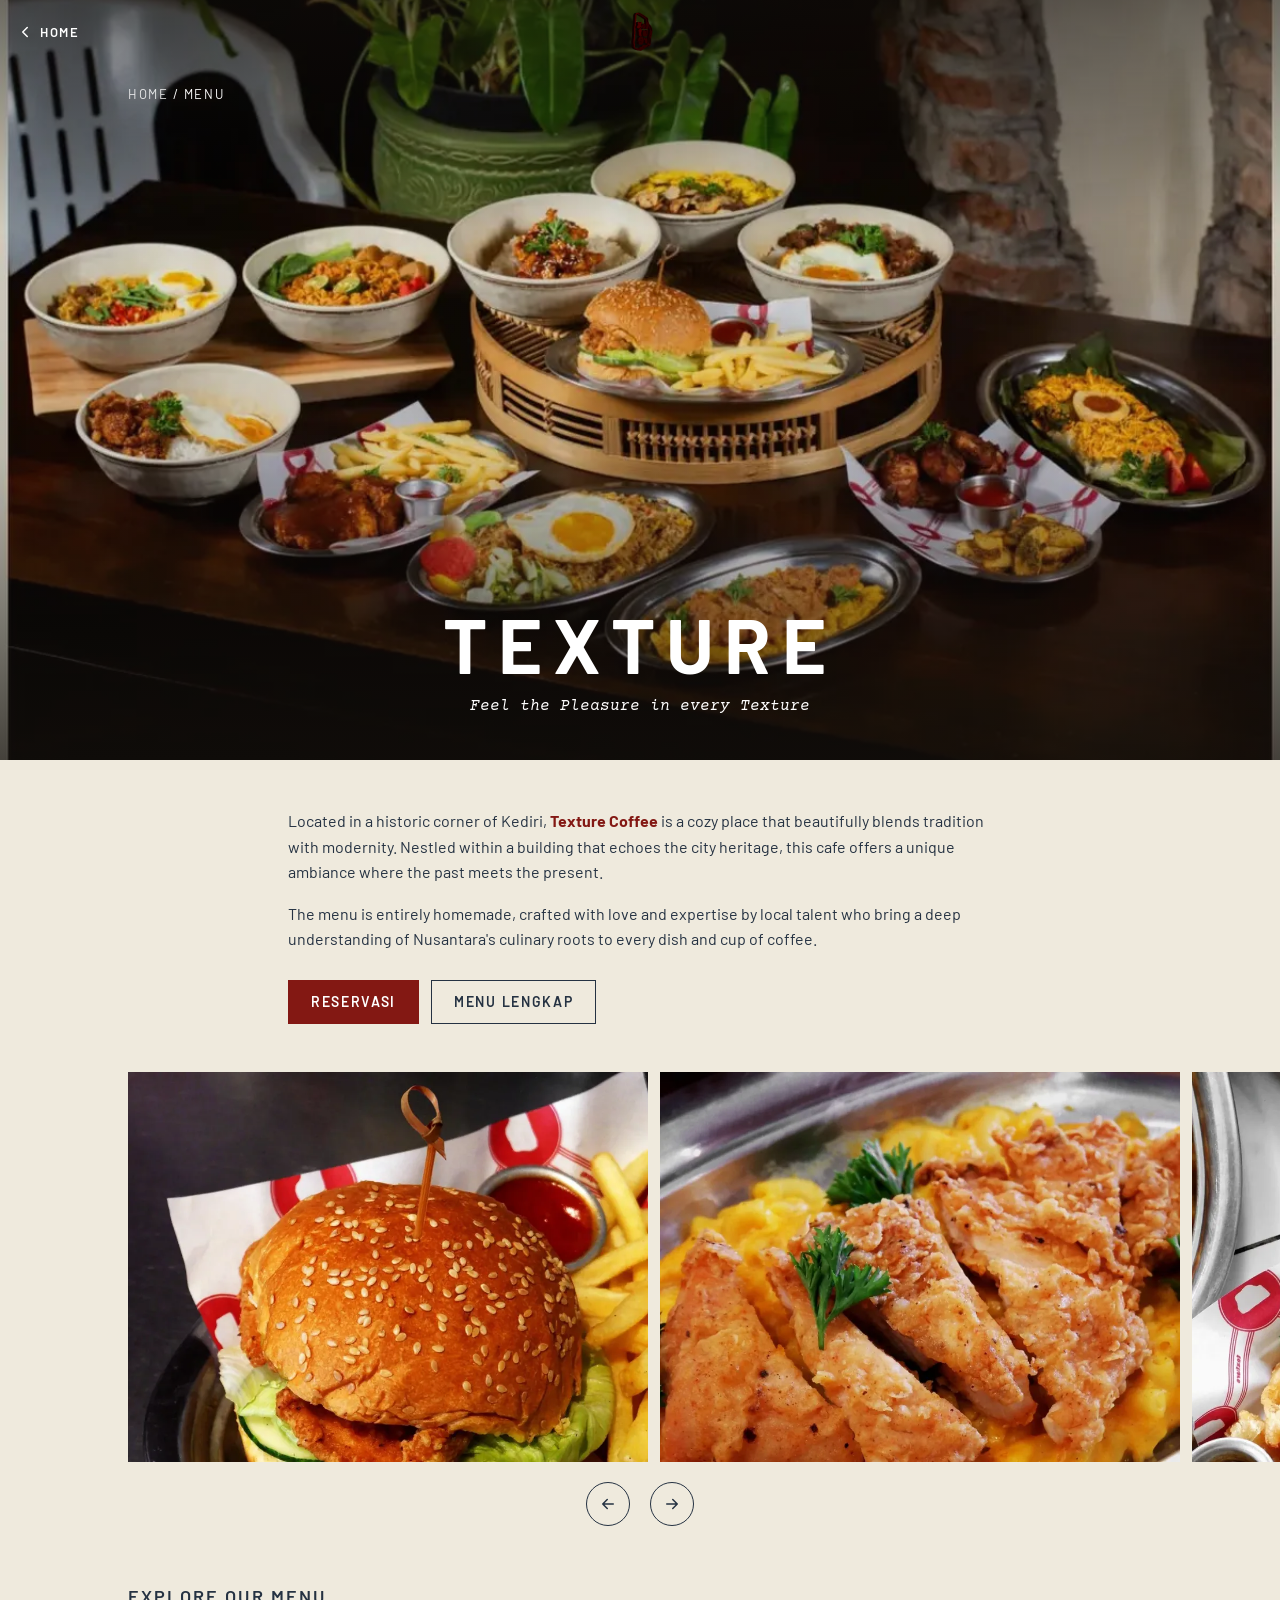
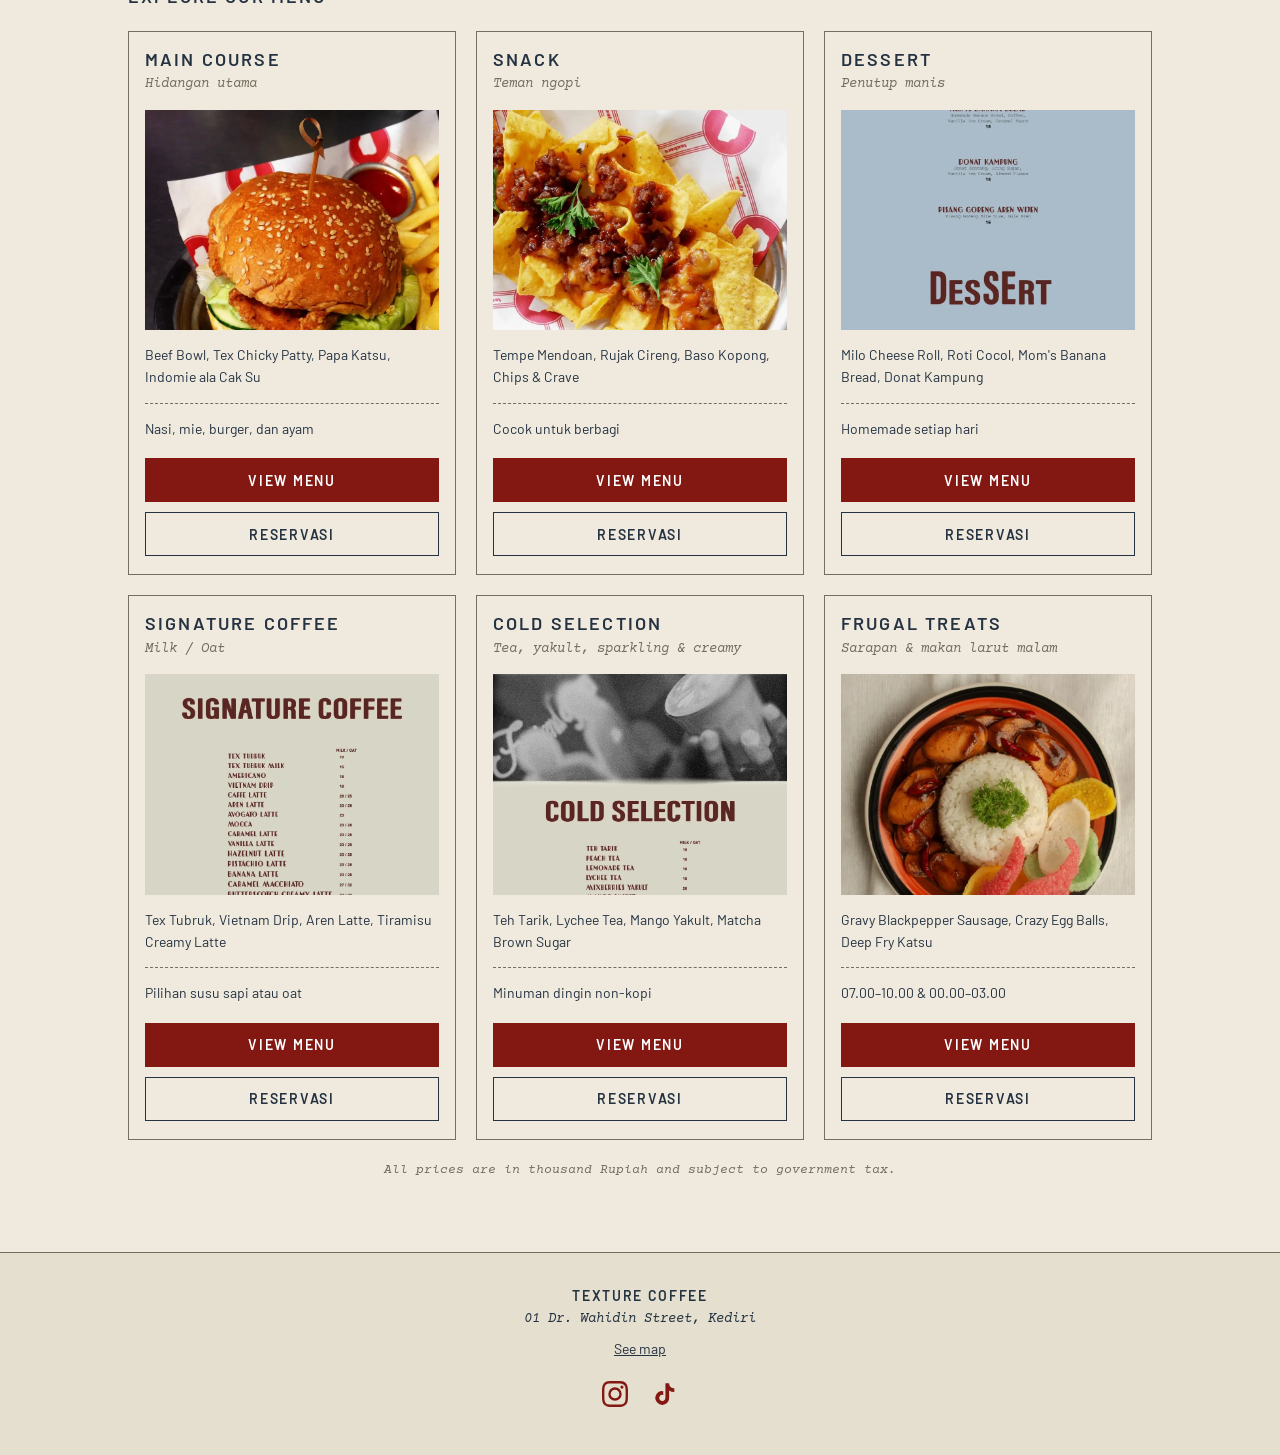
==== menu/index.html @ 048384d9 "Add menu page with category cards, bump to 1.3.0 Co-Authored-By: Claude Opus 5.5 <noreply@anthropic." ====
<!doctype html>
<html lang="id">
<head>
<meta charset="utf-8">
<meta name="viewport" content="width=device-width, initial-scale=1">
<title>Menu — texture coffee</title>
<meta name="description" content="Menu texture coffee, Kediri: main course, snack, dessert, cold selection, signature coffee, dan Frugal Treats.">
<meta name="theme-color" content="#e5dfcf">
<link rel="icon" href="../assets/logo.gif">
<link rel="preconnect" href="https://fonts.googleapis.com">
<link rel="preconnect" href="https://fonts.gstatic.com" crossorigin>
<link href="https://fonts.googleapis.com/css2?family=Barlow:wght@400;500;600;700&family=Courier+Prime:ital,wght@0,400;1,400&display=swap" rel="stylesheet">
<style>
  :root {
    --page: #c9c4b6;
    --card: #e5dfcf;
    --paper: #efeadd;
    --edge: #736e60;
    --maroon: #831813;
    --ink: #253242;
  }
  * { box-sizing: border-box; margin: 0; padding: 0; }
  html { scroll-behavior: smooth; }
  body {
    background: var(--paper);
    color: var(--ink);
    font: 400 16px/1.6 Barlow, sans-serif;
    -webkit-font-smoothing: antialiased;
  }
  a { color: inherit; text-decoration: none; }
  img { display: block; max-width: 100%; }
  .wrap { width: 100%; max-width: 1080px; margin: 0 auto; padding: 0 16px; }
  @media (min-width: 640px) { .wrap { padding: 0 28px; } }

  .caps { text-transform: uppercase; letter-spacing: .12em; }
  .serif { font-family: "Courier Prime", monospace; font-style: italic; }

  /* Header */
  .top {
    position: fixed; inset: 0 0 auto; z-index: 10; height: 64px;
    display: grid; grid-template-columns: 1fr auto 1fr; align-items: center;
    padding: 0 16px; color: #fff;
    transition: background .25s, color .25s, box-shadow .25s;
  }
  .top.solid { background: var(--paper); color: var(--ink); box-shadow: 0 1px 0 var(--edge); }
  .top .back { display: inline-flex; align-items: center; gap: 6px; font-size: 13px; font-weight: 600; justify-self: start; }
  .top .logo { width: 40px; height: 40px; border-radius: 50%; object-fit: cover; }

  /* Hero */
  .hero { position: relative; height: min(88vh, 760px); min-height: 460px; overflow: hidden; background: #2a241c; }
  .hero img { width: 100%; height: 100%; object-fit: cover; }
  .hero::after {
    content: ""; position: absolute; inset: 0;
    background: linear-gradient(to bottom, rgba(20,16,12,.55) 0, rgba(20,16,12,.05) 30%, rgba(20,16,12,.15) 60%, rgba(20,16,12,.75) 100%);
  }
  .crumb { position: absolute; top: 84px; left: 0; right: 0; z-index: 1; color: #fff; font-size: 13px; }
  .crumb a { opacity: .85; }
  .hero-title { position: absolute; left: 0; right: 0; bottom: 40px; z-index: 1; text-align: center; color: #fff; }
  .hero-title h1 { font-size: clamp(40px, 9vw, 76px); font-weight: 700; line-height: 1; letter-spacing: .14em; }
  .hero-title p { margin-top: 12px; font-size: 16px; }

  /* Intro */
  .intro { padding-top: 48px; padding-bottom: 8px; max-width: 760px; }
  .intro p + p { margin-top: 16px; }
  .intro strong { color: var(--maroon); }
  .actions { display: flex; flex-wrap: wrap; gap: 12px; margin-top: 28px; }

  .btn {
    display: inline-flex; align-items: center; justify-content: center; gap: 8px;
    min-height: 44px; padding: 10px 22px; border: 1.5px solid var(--ink);
    font: 600 14px Barlow, sans-serif; text-transform: uppercase; letter-spacing: .12em;
    cursor: pointer; background: transparent; color: var(--ink);
    transition: background .15s, color .15s;
  }
  .btn.solid { background: var(--maroon); border-color: var(--maroon); color: #fff; }
  .btn:hover { background: var(--ink); border-color: var(--ink); color: #fff; }
  .btn.block { width: 100%; }

  /* Gallery */
  .gallery { padding: 40px 0 0; }
  .strip {
    display: flex; gap: 12px; overflow-x: auto; scroll-snap-type: x mandatory;
    scrollbar-width: none; -webkit-overflow-scrolling: touch;
    padding: 0 16px; scroll-padding: 0 16px;
  }
  .strip::-webkit-scrollbar { display: none; }
  .strip img {
    flex: 0 0 auto; width: min(82vw, 520px); aspect-ratio: 4 / 3; object-fit: cover;
    scroll-snap-align: start; background: var(--card);
  }
  @media (min-width: 1080px) { .strip { padding: 0 calc((100vw - 1080px) / 2 + 28px); scroll-padding: 0 calc((100vw - 1080px) / 2 + 28px); } }
  .arrows { display: flex; justify-content: center; gap: 20px; margin-top: 20px; }
  .arrow {
    width: 44px; height: 44px; border-radius: 50%; border: 1.5px solid var(--ink);
    background: transparent; color: var(--ink); cursor: pointer; display: grid; place-items: center;
    transition: background .15s, color .15s;
  }
  .arrow:hover { background: var(--ink); color: #fff; }

  /* Menu cards */
  .menus { padding-top: 56px; padding-bottom: 24px; }
  .menus h2 { font-size: 18px; font-weight: 600; margin-bottom: 20px; }
  .grid { display: grid; gap: 20px; grid-template-columns: repeat(auto-fill, minmax(300px, 1fr)); }
  .item { border: 1px solid var(--edge); background: var(--paper); padding: 16px 16px 18px; display: flex; flex-direction: column; }
  .item h3 { font-size: 18px; font-weight: 600; line-height: 1.3; }
  .item .sub { font-size: 14px; color: var(--edge); margin: 2px 0 14px; }
  .item img { width: 100%; aspect-ratio: 4 / 3; object-fit: cover; background: var(--card); }
  .item .row { display: flex; align-items: baseline; justify-content: space-between; gap: 12px; margin-top: 14px; font-size: 14px; }
  .item .row .link { font-weight: 600; font-size: 13px; text-transform: uppercase; letter-spacing: .1em; text-decoration: underline; text-underline-offset: 3px; white-space: nowrap; background: none; border: 0; cursor: pointer; color: inherit; }
  .item hr { border: 0; border-top: 1px dashed var(--edge); margin: 14px 0; }
  .item .hours { font-size: 14px; }
  .item .btns { display: grid; gap: 10px; margin-top: auto; padding-top: 18px; }
  .note { margin-top: 20px; font-size: 13px; color: var(--edge); text-align: center; }

  /* Footer */
  footer { margin-top: 48px; padding: 32px 0 40px; background: var(--card); border-top: 1px solid var(--edge); text-align: center; font-size: 14px; }
  footer .socials { display: flex; justify-content: center; gap: 8px; margin-top: 12px; }
  footer .socials a { color: var(--maroon); padding: 8px; display: grid; }

  /* Viewer halaman PDF */
  .viewer {
    border: 0; padding: 0; margin: auto;
    width: min(640px, 100vw); height: min(100dvh, 920px); max-width: 100vw; max-height: 100dvh;
    background: var(--paper); color: var(--ink);
    display: flex; flex-direction: column;
  }
  .viewer:not([open]) { display: none; }
  @media (min-width: 640px) { .viewer { height: calc(100dvh - 48px); } }
  .viewer::backdrop { background: rgba(40, 36, 28, .6); }
  .viewer-bar { display: flex; align-items: center; gap: 12px; padding: 12px 12px 12px 20px; border-bottom: 1px solid var(--edge); }
  .viewer-bar h3 { flex: 1; font-size: 15px; font-weight: 600; text-transform: uppercase; letter-spacing: .12em; }
  .viewer-close { width: 40px; height: 40px; border-radius: 50%; border: 1.5px solid var(--ink); background: transparent; color: var(--ink); cursor: pointer; font-size: 20px; line-height: 1; }
  .viewer-body { flex: 1; overflow-y: auto; -webkit-overflow-scrolling: touch; overscroll-behavior: contain; background: #d8d5c6; display: flex; flex-direction: column; gap: 6px; }
  .viewer-body img { width: 100%; height: auto; aspect-ratio: 1200 / 1698; background: #d8d5c6; }
  body.locked { overflow: hidden; }
</style>
</head>
<body>

<header class="top" id="top">
  <a class="back" href="../" aria-label="Kembali ke beranda">
    <svg width="18" height="18" viewBox="0 0 24 24" fill="none" stroke="currentColor" stroke-width="2" stroke-linecap="round" stroke-linejoin="round"><path d="M15 18l-6-6 6-6"/></svg>
    <span class="caps">Home</span>
  </a>
  <a href="../"><img class="logo" src="../assets/logo.gif" alt="texture coffee"></a>
  <span></span>
</header>

<section class="hero">
  <img src="../assets/cards/hero.webp" alt="Aneka hidangan texture coffee di atas meja">
  <div class="crumb"><div class="wrap caps"><a href="../">Home</a> / Menu</div></div>
  <div class="hero-title">
    <h1>TEXTURE</h1>
    <p class="serif">Feel the Pleasure in every Texture</p>
  </div>
</section>

<main>
  <section class="wrap intro">
    <p>Located in a historic corner of Kediri, <strong>Texture Coffee</strong> is a cozy place that beautifully blends tradition with modernity. Nestled within a building that echoes the city heritage, this cafe offers a unique ambiance where the past meets the present.</p>
    <p>The menu is entirely homemade, crafted with love and expertise by local talent who bring a deep understanding of Nusantara's culinary roots to every dish and cup of coffee.</p>
    <div class="actions">
      <a class="btn solid" href="https://wa.me/6282144380001" target="_blank" rel="noopener">Reservasi</a>
      <button class="btn" type="button" data-title="Menu lengkap" data-pages="menu:1-13">Menu lengkap</button>
    </div>
  </section>

  <section class="gallery" aria-label="Foto hidangan">
    <div class="strip" id="strip">
      <img src="../assets/cards/main.webp" alt="Burger ayam dengan kentang goreng" loading="lazy">
      <img src="../assets/cards/katsu.webp" alt="Chicken katsu di atas mac and cheese" loading="lazy">
      <img src="../assets/cards/snack2.webp" alt="Aneka gorengan dengan saus" loading="lazy">
      <img src="../assets/cards/snack.webp" alt="Nachos dengan daging cincang dan saus keju" loading="lazy">
      <img src="../assets/cards/frugal.webp" alt="Gravy Blackpepper Sausage dengan nasi dan kerupuk" loading="lazy">
    </div>
    <div class="arrows">
      <button class="arrow" type="button" data-dir="-1" aria-label="Foto sebelumnya"><svg width="18" height="18" viewBox="0 0 24 24" fill="none" stroke="currentColor" stroke-width="2" stroke-linecap="round" stroke-linejoin="round"><path d="M19 12H5M11 18l-6-6 6-6"/></svg></button>
      <button class="arrow" type="button" data-dir="1" aria-label="Foto berikutnya"><svg width="18" height="18" viewBox="0 0 24 24" fill="none" stroke="currentColor" stroke-width="2" stroke-linecap="round" stroke-linejoin="round"><path d="M5 12h14M13 6l6 6-6 6"/></svg></button>
    </div>
  </section>

  <section class="wrap menus" id="menu">
    <h2 class="caps">Explore our menu</h2>
    <div class="grid">

      <article class="item">
        <h3 class="caps">Main Course</h3>
        <p class="sub serif">Hidangan utama</p>
        <img src="../assets/cards/main.webp" alt="Burger ayam dengan kentang goreng" loading="lazy">
        <p class="row"><span>Beef Bowl, Tex Chicky Patty, Papa Katsu, Indomie ala Cak Su</span></p>
        <hr>
        <p class="hours">Nasi, mie, burger, dan ayam</p>
        <div class="btns">
          <button class="btn solid block" type="button" data-title="Main Course" data-pages="menu:6,3,4,5">View menu</button>
          <a class="btn block" href="https://wa.me/6282144380001" target="_blank" rel="noopener">Reservasi</a>
        </div>
      </article>

      <article class="item">
        <h3 class="caps">Snack</h3>
        <p class="sub serif">Teman ngopi</p>
        <img src="../assets/cards/snack.webp" alt="Nachos dengan daging cincang" loading="lazy">
        <p class="row"><span>Tempe Mendoan, Rujak Cireng, Baso Kopong, Chips &amp; Crave</span></p>
        <hr>
        <p class="hours">Cocok untuk berbagi</p>
        <div class="btns">
          <button class="btn solid block" type="button" data-title="Snack" data-pages="menu:10,8,9">View menu</button>
          <a class="btn block" href="https://wa.me/6282144380001" target="_blank" rel="noopener">Reservasi</a>
        </div>
      </article>

      <article class="item">
        <h3 class="caps">Dessert</h3>
        <p class="sub serif">Penutup manis</p>
        <img src="../assets/cards/dessert.webp" alt="Halaman menu Dessert" loading="lazy">
        <p class="row"><span>Milo Cheese Roll, Roti Cocol, Mom's Banana Bread, Donat Kampung</span></p>
        <hr>
        <p class="hours">Homemade setiap hari</p>
        <div class="btns">
          <button class="btn solid block" type="button" data-title="Dessert" data-pages="menu:7">View menu</button>
          <a class="btn block" href="https://wa.me/6282144380001" target="_blank" rel="noopener">Reservasi</a>
        </div>
      </article>

      <article class="item">
        <h3 class="caps">Signature Coffee</h3>
        <p class="sub serif">Milk / Oat</p>
        <img src="../assets/cards/coffee.webp" alt="Halaman menu Signature Coffee" loading="lazy">
        <p class="row"><span>Tex Tubruk, Vietnam Drip, Aren Latte, Tiramisu Creamy Latte</span></p>
        <hr>
        <p class="hours">Pilihan susu sapi atau oat</p>
        <div class="btns">
          <button class="btn solid block" type="button" data-title="Signature Coffee" data-pages="menu:12">View menu</button>
          <a class="btn block" href="https://wa.me/6282144380001" target="_blank" rel="noopener">Reservasi</a>
        </div>
      </article>

      <article class="item">
        <h3 class="caps">Cold Selection</h3>
        <p class="sub serif">Tea, yakult, sparkling &amp; creamy</p>
        <img src="../assets/cards/cold.webp" alt="Halaman menu Cold Selection" loading="lazy">
        <p class="row"><span>Teh Tarik, Lychee Tea, Mango Yakult, Matcha Brown Sugar</span></p>
        <hr>
        <p class="hours">Minuman dingin non-kopi</p>
        <div class="btns">
          <button class="btn solid block" type="button" data-title="Cold Selection" data-pages="menu:11">View menu</button>
          <a class="btn block" href="https://wa.me/6282144380001" target="_blank" rel="noopener">Reservasi</a>
        </div>
      </article>

      <article class="item">
        <h3 class="caps">Frugal Treats</h3>
        <p class="sub serif">Sarapan &amp; makan larut malam</p>
        <img src="../assets/cards/frugal.webp" alt="Gravy Blackpepper Sausage" loading="lazy">
        <p class="row"><span>Gravy Blackpepper Sausage, Crazy Egg Balls, Deep Fry Katsu</span></p>
        <hr>
        <p class="hours">07.00–10.00 &amp; 00.00–03.00</p>
        <div class="btns">
          <button class="btn solid block" type="button" data-title="Frugal Treats" data-pages="frugal:1-4">View menu</button>
          <a class="btn block" href="https://wa.me/6282144380001" target="_blank" rel="noopener">Reservasi</a>
        </div>
      </article>

    </div>
    <p class="note serif">All prices are in thousand Rupiah and subject to government tax.</p>
  </section>
</main>

<footer>
  <div class="wrap">
    <p class="caps" style="font-weight:600">texture coffee</p>
    <p class="serif">01 Dr. Wahidin Street, Kediri</p>
    <p style="margin-top:8px"><a href="https://maps.app.goo.gl/4PXBMvExqJFBVyEt5" target="_blank" rel="noopener" style="text-decoration:underline">See map</a></p>
    <nav class="socials" aria-label="Media sosial">
      <a href="https://instagram.com/texturecoffee_" target="_blank" rel="noopener" aria-label="texture coffee Instagram">
        <svg width="26" height="26" viewBox="0 0 24 24" fill="currentColor"><path d="M12 2.2c3.2 0 3.6 0 4.8.1 3.3.1 4.8 1.7 4.9 4.9.1 1.3.1 1.6.1 4.8s0 3.6-.1 4.8c-.1 3.2-1.7 4.8-4.9 4.9-1.3.1-1.6.1-4.8.1s-3.6 0-4.8-.1c-3.3-.1-4.8-1.7-4.9-4.9C2.2 15.6 2.2 15.2 2.2 12s0-3.6.1-4.8C2.4 3.9 3.9 2.4 7.2 2.3 8.4 2.2 8.8 2.2 12 2.2zM12 0C8.7 0 8.3 0 7.1.1 2.7.3.3 2.7.1 7.1 0 8.3 0 8.7 0 12s0 3.7.1 4.9c.2 4.4 2.6 6.8 7 7 1.2.1 1.6.1 4.9.1s3.7 0 4.9-.1c4.4-.2 6.8-2.6 7-7 .1-1.2.1-1.6.1-4.9s0-3.7-.1-4.9c-.2-4.4-2.6-6.8-7-7C15.7 0 15.3 0 12 0zm0 5.8a6.2 6.2 0 1 0 0 12.4 6.2 6.2 0 0 0 0-12.4zM12 16a4 4 0 1 1 0-8 4 4 0 0 1 0 8zm6.4-11.8a1.4 1.4 0 1 0 0 2.9 1.4 1.4 0 0 0 0-2.9z"/></svg>
      </a>
      <a href="https://tiktok.com/@texturecoffee_" target="_blank" rel="noopener" aria-label="texture coffee TikTok">
        <svg width="26" height="26" viewBox="0 0 24 24" fill="currentColor"><path d="M19.6 6.7a4.8 4.8 0 0 1-3.8-4.2V2h-3.4v13.7a2.9 2.9 0 0 1-5.2 1.7 2.9 2.9 0 0 1 3.2-4.5V9.4a6.3 6.3 0 0 0-5.4 10.7 6.3 6.3 0 0 0 10.8-4.4V8.7a8.2 8.2 0 0 0 4.8 1.5V6.8c-.3 0-.7 0-1-.1z"/></svg>
      </a>
    </nav>
  </div>
</footer>

<dialog class="viewer" id="viewer" aria-labelledby="viewer-title">
  <div class="viewer-bar">
    <h3 id="viewer-title"></h3>
    <button class="viewer-close" id="viewer-close" aria-label="Tutup">×</button>
  </div>
  <div class="viewer-body" id="viewer-body"></div>
</dialog>

<script>
  // Header jadi solid setelah melewati hero
  const bar = document.getElementById('top');
  const onScroll = () => bar.classList.toggle('solid', scrollY > window.innerHeight * 0.6);
  addEventListener('scroll', onScroll, { passive: true }); onScroll();

  // Panah galeri
  const strip = document.getElementById('strip');
  document.querySelectorAll('.arrow').forEach(b => b.addEventListener('click', () => {
    const step = strip.querySelector('img').getBoundingClientRect().width + 12;
    strip.scrollBy({ left: step * +b.dataset.dir, behavior: 'smooth' });
  }));

  // "View menu": tampilkan halaman PDF (assets/<folder>/<n>.webp) di dalam halaman.
  // data-pages="menu:6,3,4" atau "frugal:1-4"
  const viewer = document.getElementById('viewer');
  const body = document.getElementById('viewer-body');
  const parsePages = s => {
    const [folder, list] = s.split(':');
    const nums = list.split(',').flatMap(p => {
      const [a, b] = p.split('-').map(Number);
      return b ? Array.from({ length: b - a + 1 }, (_, i) => a + i) : [a];
    });
    return { folder, nums };
  };
  document.querySelectorAll('[data-pages]').forEach(btn => btn.addEventListener('click', () => {
    const { folder, nums } = parsePages(btn.dataset.pages);
    const title = btn.dataset.title;
    document.getElementById('viewer-title').textContent = title;
    body.innerHTML = '';
    nums.forEach((n, i) => {
      const img = new Image();
      img.src = `../assets/${folder}/${n}.webp`;
      img.alt = `${title} halaman ${i + 1}`;
      img.loading = i < 2 ? 'eager' : 'lazy';
      img.decoding = 'async';
      body.appendChild(img);
    });
    body.scrollTop = 0;
    if (viewer.showModal) viewer.showModal(); else viewer.setAttribute('open', '');
    document.body.classList.add('locked');
  }));
  const closeViewer = () => viewer.close ? viewer.close() : viewer.removeAttribute('open');
  document.getElementById('viewer-close').addEventListener('click', closeViewer);
  viewer.addEventListener('click', e => { if (e.target === viewer) closeViewer(); });
  viewer.addEventListener('close', () => document.body.classList.remove('locked'));
</script>
</body>
</html>
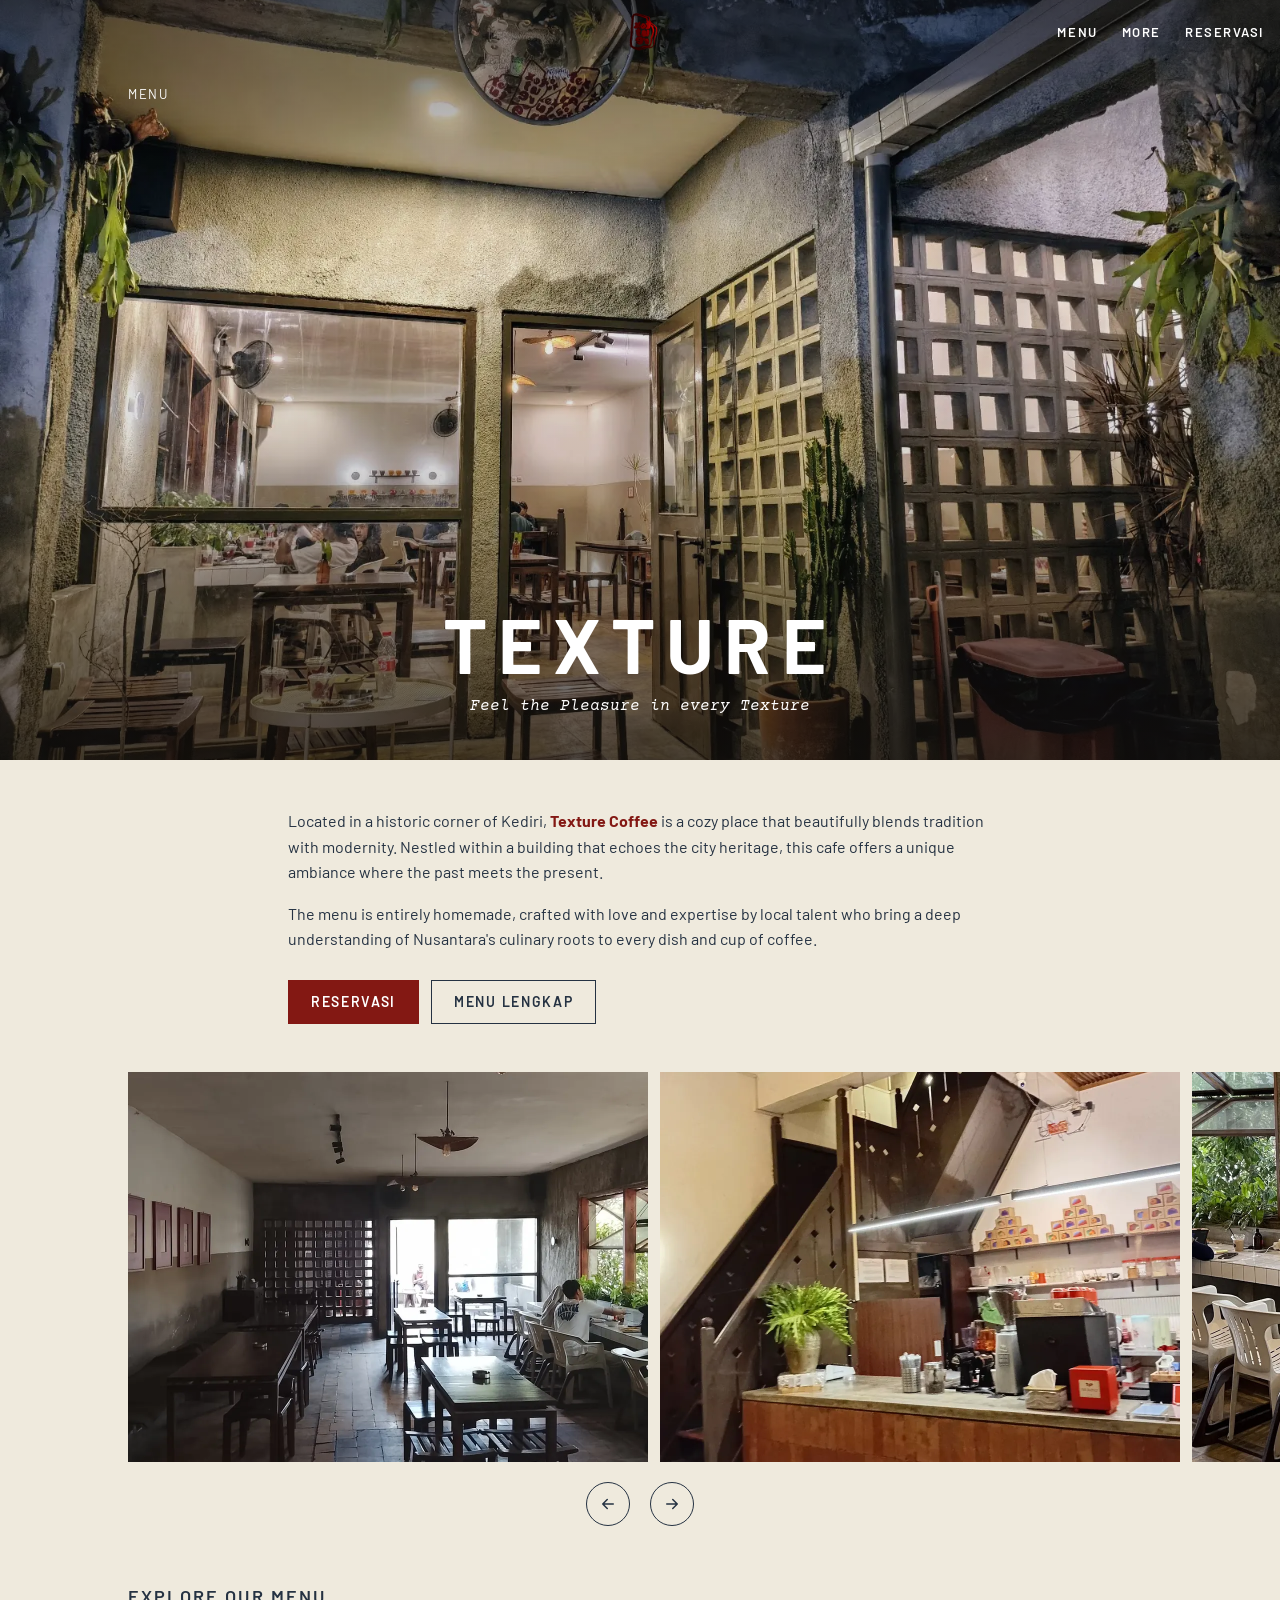
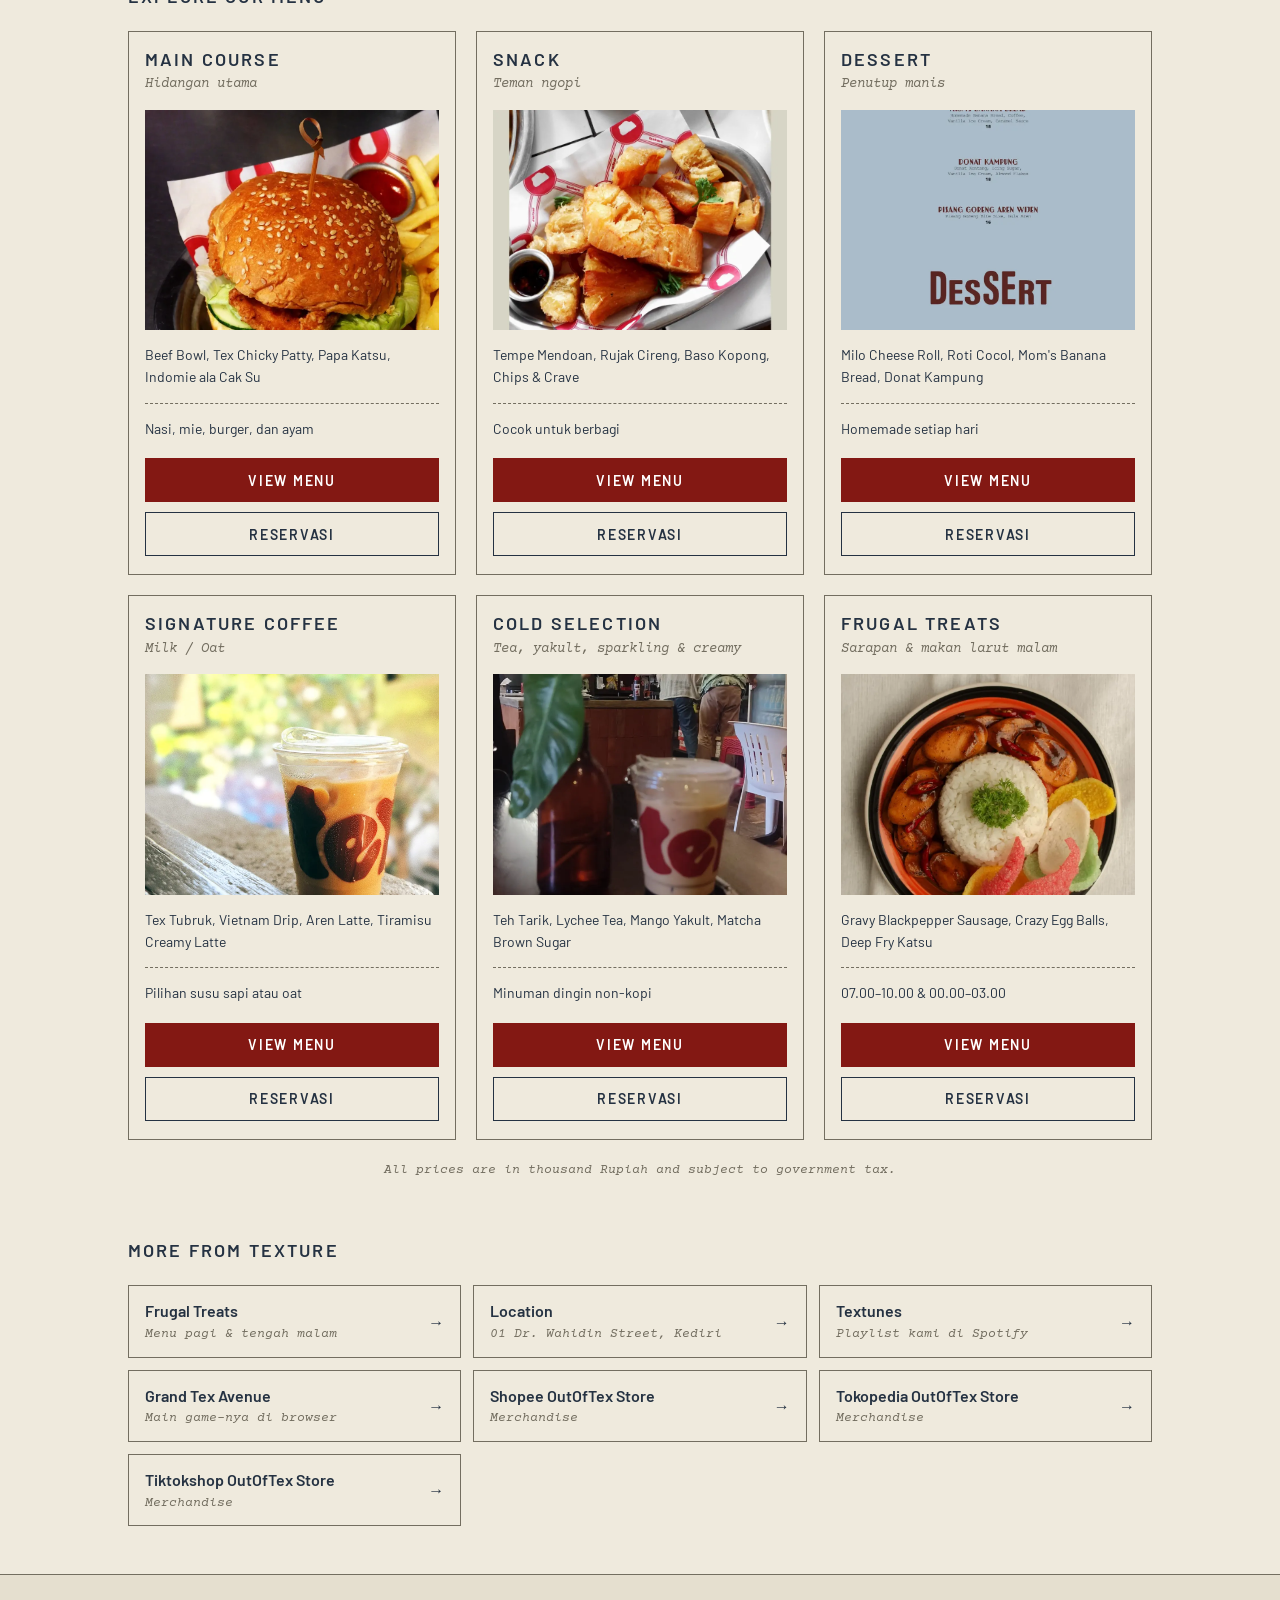
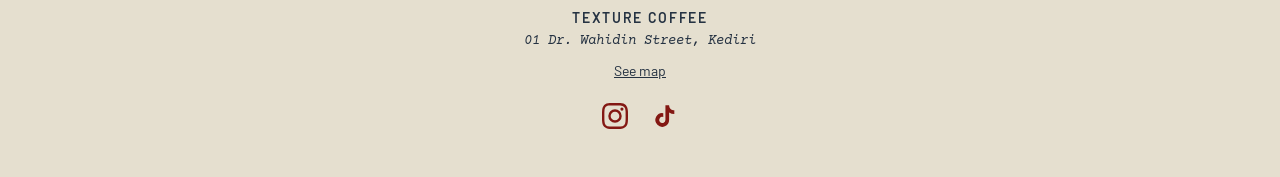
==== commit dc943d3d: "feat: cafe photos from Google Maps, linktree on phones only (v1.4.0) Co-Authored-By: Claude Opus 5.5" ====
--- a/menu/index.html
+++ b/menu/index.html
@@ -133,22 +133,51 @@
   .viewer-body { flex: 1; overflow-y: auto; -webkit-overflow-scrolling: touch; overscroll-behavior: contain; background: #d8d5c6; display: flex; flex-direction: column; gap: 6px; }
   .viewer-body img { width: 100%; height: auto; aspect-ratio: 1200 / 1698; background: #d8d5c6; }
   body.locked { overflow: hidden; }
+
+  /* Tautan lain (isi linktree untuk desktop) */
+  .more { padding-top: 32px; }
+  .more h2 { font-size: 18px; font-weight: 600; margin-bottom: 20px; }
+  .tiles { list-style: none; display: grid; gap: 12px; grid-template-columns: repeat(auto-fill, minmax(260px, 1fr)); }
+  .tile {
+    width: 100%; min-height: 64px; display: flex; align-items: center; justify-content: space-between; gap: 12px;
+    padding: 12px 16px; border: 1px solid var(--edge); background: var(--paper); color: var(--ink);
+    font: inherit; text-align: left; cursor: pointer; transition: background .15s, color .15s;
+  }
+  .tile b { display: block; font-weight: 600; }
+  .tile small { display: block; font-size: 13px; color: var(--edge); }
+  .tile:hover { background: var(--ink); color: #fff; }
+  .tile:hover small { color: #d8d5c6; }
+
+  /* Desktop: linktree tidak dipakai, jadi tombol Home disembunyikan */
+  .nav { justify-self: end; display: flex; gap: 24px; font-size: 13px; font-weight: 600; }
+  .nav a:hover { text-decoration: underline; text-underline-offset: 4px; }
+  .desk-only { display: none; }
+  @media (min-width: 900px) {
+    .phone-only { display: none !important; }
+    .desk-only { display: flex; }
+    /* tetap isi kolom kiri header supaya logo tetap di tengah */
+    .top .back.phone-only { display: inline-flex !important; visibility: hidden; }
+  }
 </style>
 </head>
 <body>
 
 <header class="top" id="top">
-  <a class="back" href="../" aria-label="Kembali ke beranda">
+  <a class="back phone-only" href="../" aria-label="Kembali ke beranda">
     <svg width="18" height="18" viewBox="0 0 24 24" fill="none" stroke="currentColor" stroke-width="2" stroke-linecap="round" stroke-linejoin="round"><path d="M15 18l-6-6 6-6"/></svg>
     <span class="caps">Home</span>
   </a>
-  <a href="../"><img class="logo" src="../assets/logo.gif" alt="texture coffee"></a>
-  <span></span>
+  <a href="#top"><img class="logo" src="../assets/logo.gif" alt="texture coffee"></a>
+  <nav class="nav desk-only caps" aria-label="Navigasi">
+    <a href="#menu">Menu</a>
+    <a href="#more">More</a>
+    <a href="https://wa.me/6282144380001" target="_blank" rel="noopener">Reservasi</a>
+  </nav>
 </header>
 
 <section class="hero">
-  <img src="../assets/cards/hero.webp" alt="Aneka hidangan texture coffee di atas meja">
-  <div class="crumb"><div class="wrap caps"><a href="../">Home</a> / Menu</div></div>
+  <img src="../assets/place/hero.webp" alt="Area depan texture coffee dengan meja dan dinding roster">
+  <div class="crumb"><div class="wrap caps"><a class="phone-only" href="../">Home / </a>Menu</div></div>
   <div class="hero-title">
     <h1>TEXTURE</h1>
     <p class="serif">Feel the Pleasure in every Texture</p>
@@ -167,11 +196,15 @@
 
   <section class="gallery" aria-label="Foto hidangan">
     <div class="strip" id="strip">
+      <img src="../assets/place/interior.webp" alt="Ruang makan texture coffee dengan meja kayu panjang" loading="lazy">
+      <img src="../assets/place/bar.webp" alt="Meja bar dan tangga kayu" loading="lazy">
+      <img src="../assets/place/window.webp" alt="Kursi di depan jendela dengan tanaman" loading="lazy">
+      <img src="../assets/place/arch.webp" alt="Lorong bata menuju meja kasir" loading="lazy">
+      <img src="../assets/place/barista.webp" alt="Barista menggiling kopi" loading="lazy">
+      <img src="../assets/place/coffee.webp" alt="Es kopi susu texture" loading="lazy">
+      <img src="../assets/place/snack.webp" alt="Gorengan dengan saus" loading="lazy">
       <img src="../assets/cards/main.webp" alt="Burger ayam dengan kentang goreng" loading="lazy">
       <img src="../assets/cards/katsu.webp" alt="Chicken katsu di atas mac and cheese" loading="lazy">
-      <img src="../assets/cards/snack2.webp" alt="Aneka gorengan dengan saus" loading="lazy">
-      <img src="../assets/cards/snack.webp" alt="Nachos dengan daging cincang dan saus keju" loading="lazy">
-      <img src="../assets/cards/frugal.webp" alt="Gravy Blackpepper Sausage dengan nasi dan kerupuk" loading="lazy">
     </div>
     <div class="arrows">
       <button class="arrow" type="button" data-dir="-1" aria-label="Foto sebelumnya"><svg width="18" height="18" viewBox="0 0 24 24" fill="none" stroke="currentColor" stroke-width="2" stroke-linecap="round" stroke-linejoin="round"><path d="M19 12H5M11 18l-6-6 6-6"/></svg></button>
@@ -199,7 +232,7 @@
       <article class="item">
         <h3 class="caps">Snack</h3>
         <p class="sub serif">Teman ngopi</p>
-        <img src="../assets/cards/snack.webp" alt="Nachos dengan daging cincang" loading="lazy">
+        <img src="../assets/place/snack.webp" alt="Gorengan dengan saus" loading="lazy">
         <p class="row"><span>Tempe Mendoan, Rujak Cireng, Baso Kopong, Chips &amp; Crave</span></p>
         <hr>
         <p class="hours">Cocok untuk berbagi</p>
@@ -225,7 +258,7 @@
       <article class="item">
         <h3 class="caps">Signature Coffee</h3>
         <p class="sub serif">Milk / Oat</p>
-        <img src="../assets/cards/coffee.webp" alt="Halaman menu Signature Coffee" loading="lazy">
+        <img src="../assets/place/coffee.webp" alt="Es kopi susu texture" loading="lazy">
         <p class="row"><span>Tex Tubruk, Vietnam Drip, Aren Latte, Tiramisu Creamy Latte</span></p>
         <hr>
         <p class="hours">Pilihan susu sapi atau oat</p>
@@ -238,7 +271,7 @@
       <article class="item">
         <h3 class="caps">Cold Selection</h3>
         <p class="sub serif">Tea, yakult, sparkling &amp; creamy</p>
-        <img src="../assets/cards/cold.webp" alt="Halaman menu Cold Selection" loading="lazy">
+        <img src="../assets/place/cold.webp" alt="Minuman dingin texture di meja" loading="lazy">
         <p class="row"><span>Teh Tarik, Lychee Tea, Mango Yakult, Matcha Brown Sugar</span></p>
         <hr>
         <p class="hours">Minuman dingin non-kopi</p>
@@ -263,6 +296,18 @@
 
     </div>
     <p class="note serif">All prices are in thousand Rupiah and subject to government tax.</p>
+  </section>
+  <section class="wrap more" id="more">
+    <h2 class="caps">More from texture</h2>
+    <ul class="tiles">
+      <li><button type="button" class="tile" data-title="Frugal Treats" data-pages="frugal:1-4"><span><b>Frugal Treats</b><small class="serif">Menu pagi & tengah malam</small></span><span aria-hidden="true">&rarr;</span></button></li>
+      <li><a class="tile" href="https://maps.app.goo.gl/4PXBMvExqJFBVyEt5" target="_blank" rel="noopener"><span><b>Location</b><small class="serif">01 Dr. Wahidin Street, Kediri</small></span><span aria-hidden="true">&rarr;</span></a></li>
+      <li><a class="tile" href="https://open.spotify.com/user/31hdk2fr2zlb3qqzt5osuafjgpli" target="_blank" rel="noopener"><span><b>Textunes</b><small class="serif">Playlist kami di Spotify</small></span><span aria-hidden="true">&rarr;</span></a></li>
+      <li><a class="tile" href="/grandtexavenue/"><span><b>Grand Tex Avenue</b><small class="serif">Main game-nya di browser</small></span><span aria-hidden="true">&rarr;</span></a></li>
+      <li><a class="tile" href="https://shopee.co.id/texturecoffee" target="_blank" rel="noopener"><span><b>Shopee OutOfTex Store</b><small class="serif">Merchandise</small></span><span aria-hidden="true">&rarr;</span></a></li>
+      <li><a class="tile" href="https://tk.tokopedia.com/ZSQBFTdjK" target="_blank" rel="noopener"><span><b>Tokopedia OutOfTex Store</b><small class="serif">Merchandise</small></span><span aria-hidden="true">&rarr;</span></a></li>
+      <li><a class="tile" href="https://vt.tiktok.com/ZSQBYGbRV" target="_blank" rel="noopener"><span><b>Tiktokshop OutOfTex Store</b><small class="serif">Merchandise</small></span><span aria-hidden="true">&rarr;</span></a></li>
+    </ul>
   </section>
 </main>
 
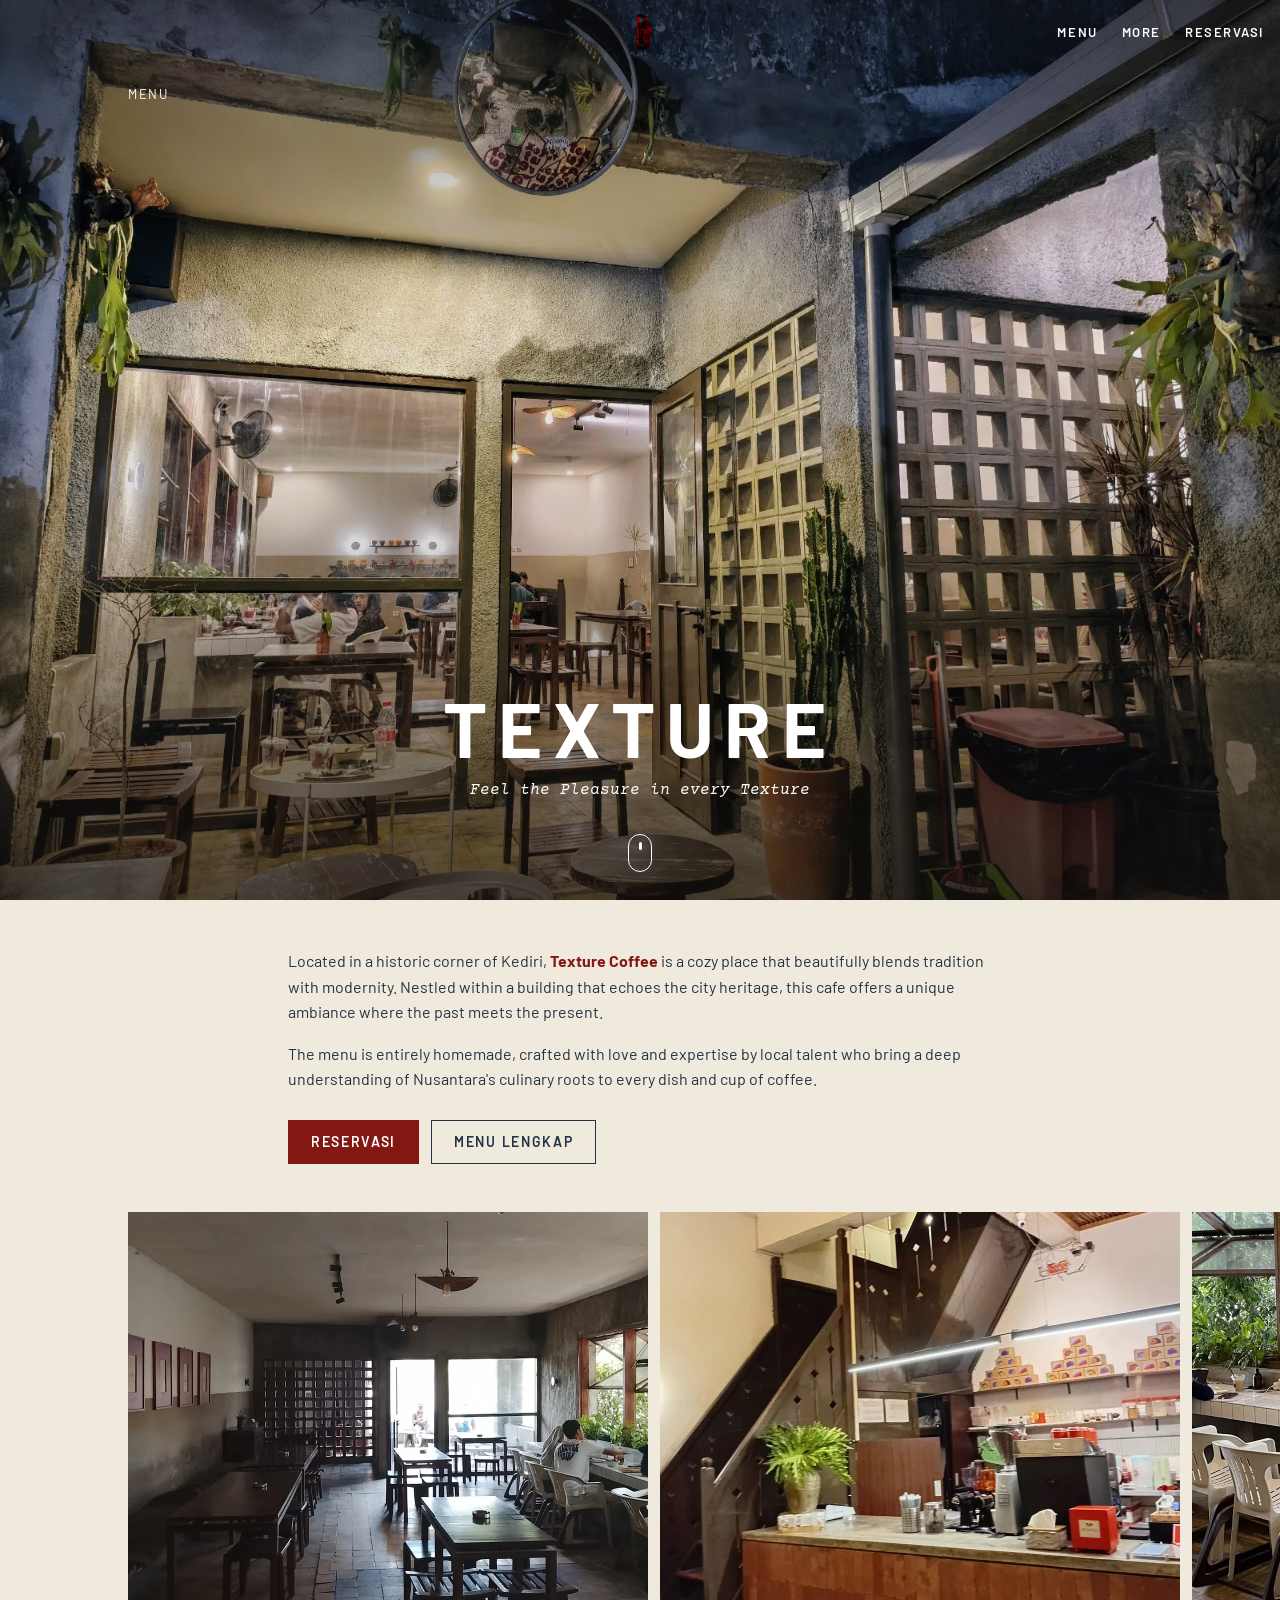
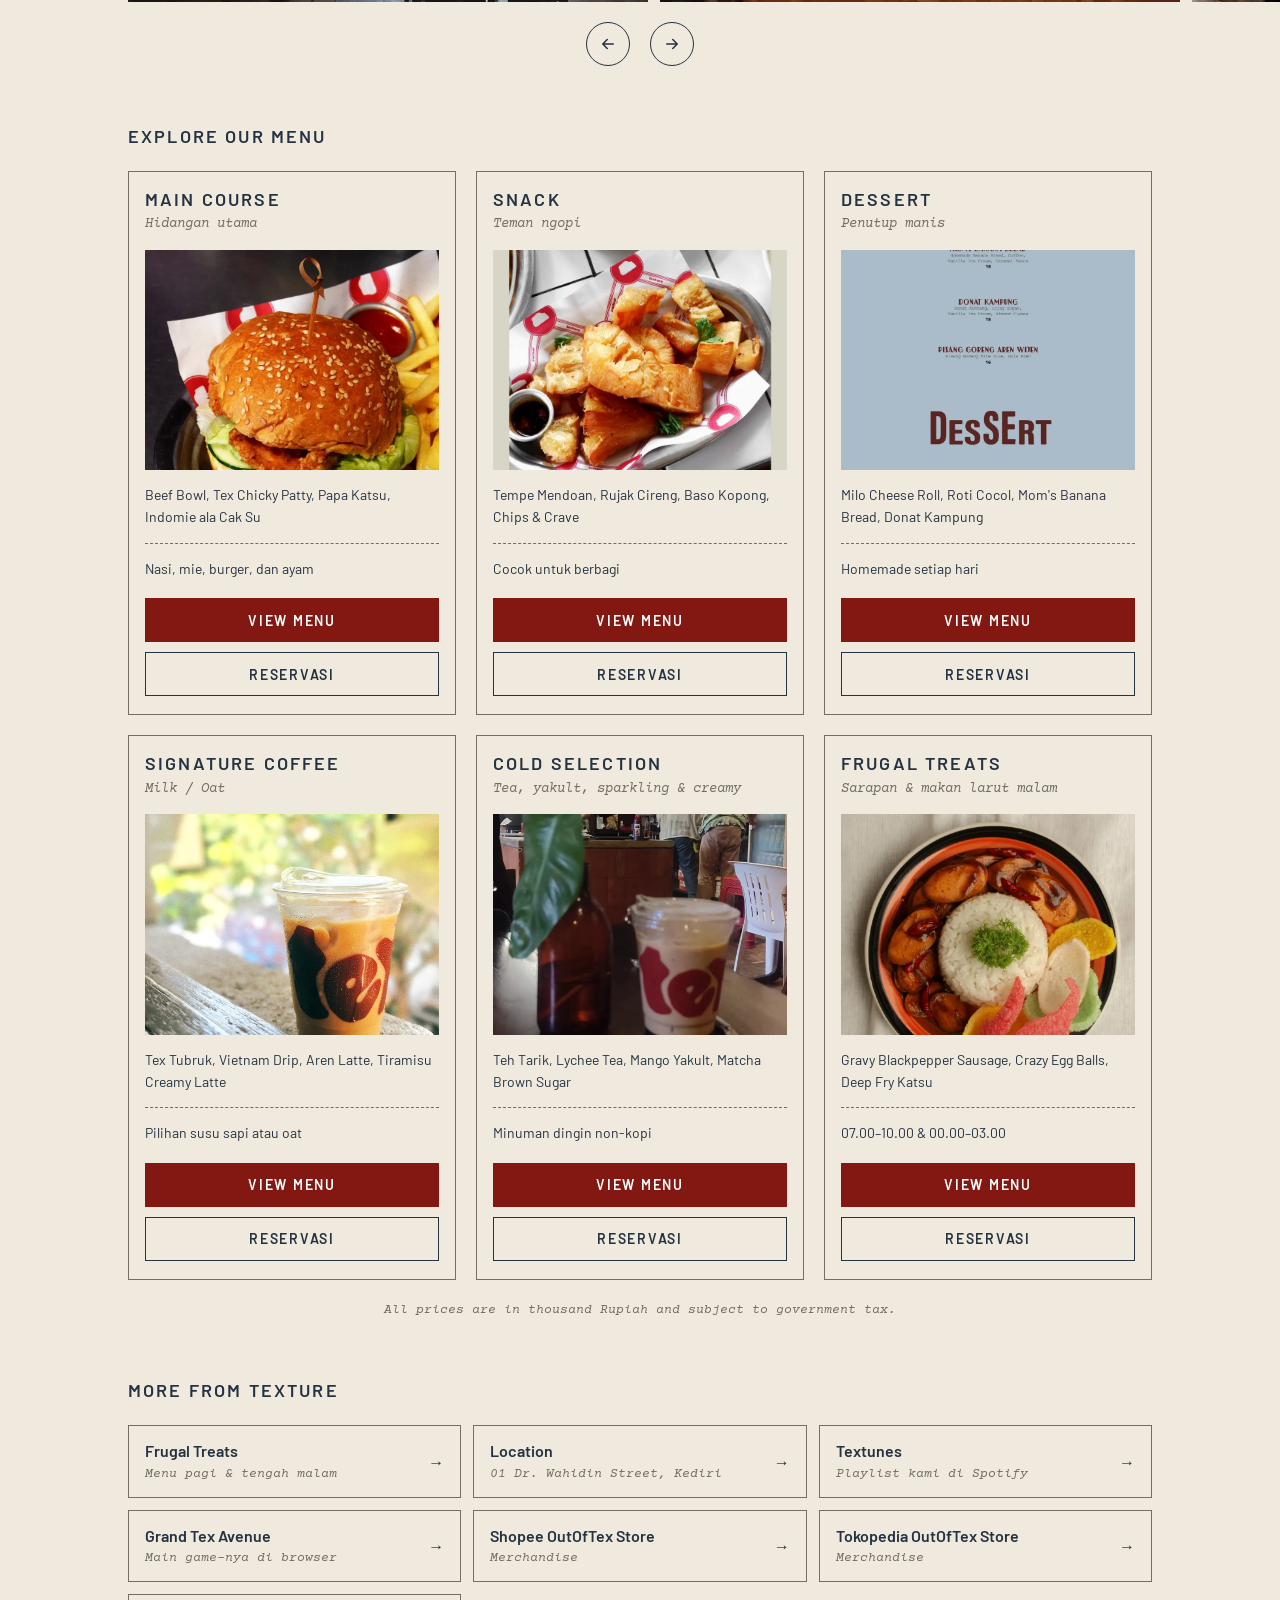
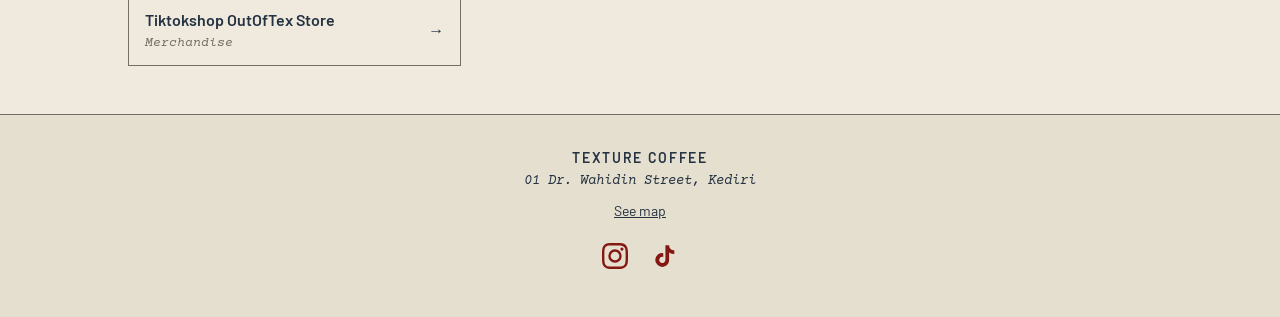
==== commit 6b383e3f: "feat: full-screen hero on menu page (v1.4.1) Co-Authored-By: Claude Opus 5.5 <noreply@anthropic.com>" ====
--- a/menu/index.html
+++ b/menu/index.html
@@ -47,7 +47,7 @@
   .top .logo { width: 40px; height: 40px; border-radius: 50%; object-fit: cover; }
 
   /* Hero */
-  .hero { position: relative; height: min(88vh, 760px); min-height: 460px; overflow: hidden; background: #2a241c; }
+  .hero { position: relative; height: 100vh; height: 100svh; min-height: 460px; overflow: hidden; background: #2a241c; }
   .hero img { width: 100%; height: 100%; object-fit: cover; }
   .hero::after {
     content: ""; position: absolute; inset: 0;
@@ -58,6 +58,18 @@
   .hero-title { position: absolute; left: 0; right: 0; bottom: 40px; z-index: 1; text-align: center; color: #fff; }
   .hero-title h1 { font-size: clamp(40px, 9vw, 76px); font-weight: 700; line-height: 1; letter-spacing: .14em; }
   .hero-title p { margin-top: 12px; font-size: 16px; }
+  .hero-title { bottom: 96px; }
+  /* Tanda scroll di bawah hero */
+  .scroll-cue {
+    position: absolute; left: 50%; bottom: 28px; z-index: 1; transform: translateX(-50%);
+    width: 24px; height: 38px; border: 1.5px solid #fff; border-radius: 12px;
+  }
+  .scroll-cue::after {
+    content: ""; position: absolute; left: 50%; top: 7px; width: 3px; height: 8px; margin-left: -1.5px;
+    border-radius: 2px; background: #fff; animation: cue 1.6s ease-in-out infinite;
+  }
+  @keyframes cue { 0% { opacity: 0; transform: translateY(0); } 40% { opacity: 1; } 100% { opacity: 0; transform: translateY(12px); } }
+  @media (prefers-reduced-motion: reduce) { .scroll-cue::after { animation: none; } }
 
   /* Intro */
   .intro { padding-top: 48px; padding-bottom: 8px; max-width: 760px; }
@@ -182,10 +194,11 @@
     <h1>TEXTURE</h1>
     <p class="serif">Feel the Pleasure in every Texture</p>
   </div>
+  <a class="scroll-cue" href="#intro" aria-label="Gulir ke bawah"></a>
 </section>
 
 <main>
-  <section class="wrap intro">
+  <section class="wrap intro" id="intro">
     <p>Located in a historic corner of Kediri, <strong>Texture Coffee</strong> is a cozy place that beautifully blends tradition with modernity. Nestled within a building that echoes the city heritage, this cafe offers a unique ambiance where the past meets the present.</p>
     <p>The menu is entirely homemade, crafted with love and expertise by local talent who bring a deep understanding of Nusantara's culinary roots to every dish and cup of coffee.</p>
     <div class="actions">
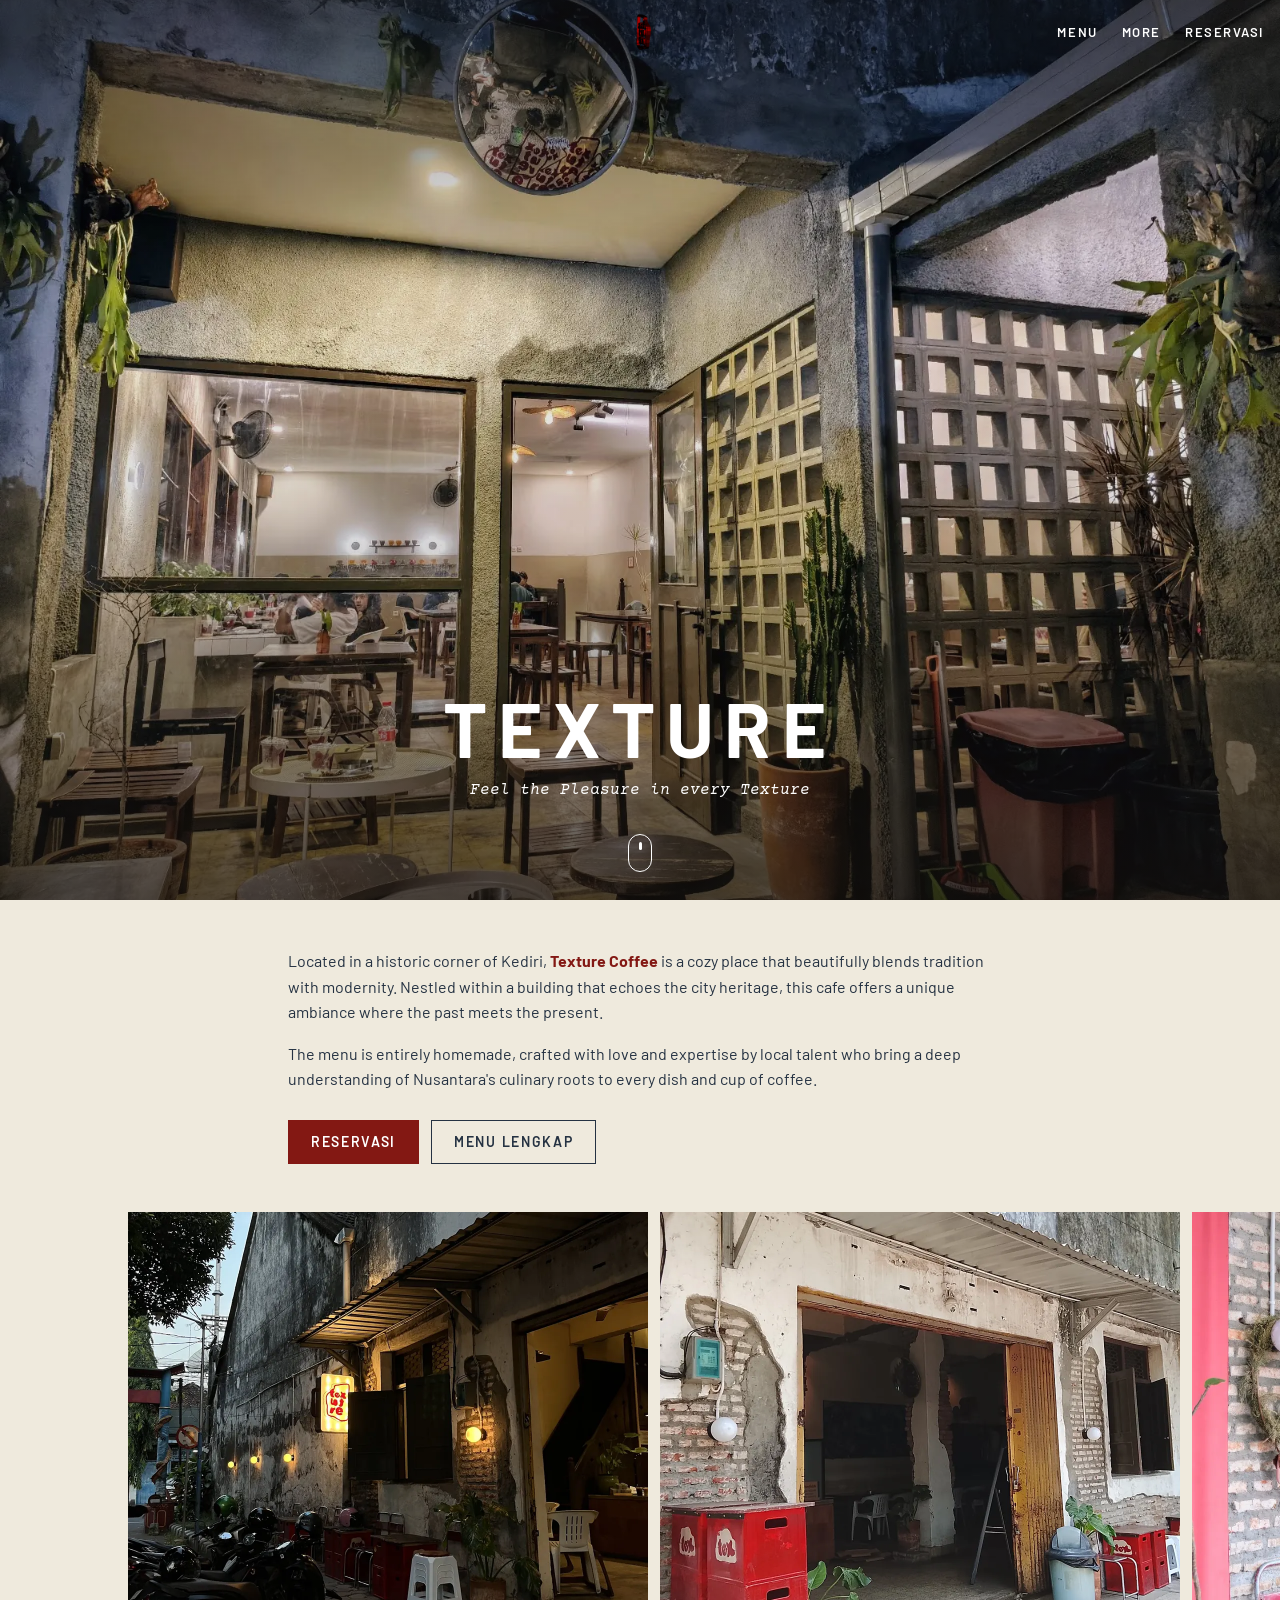
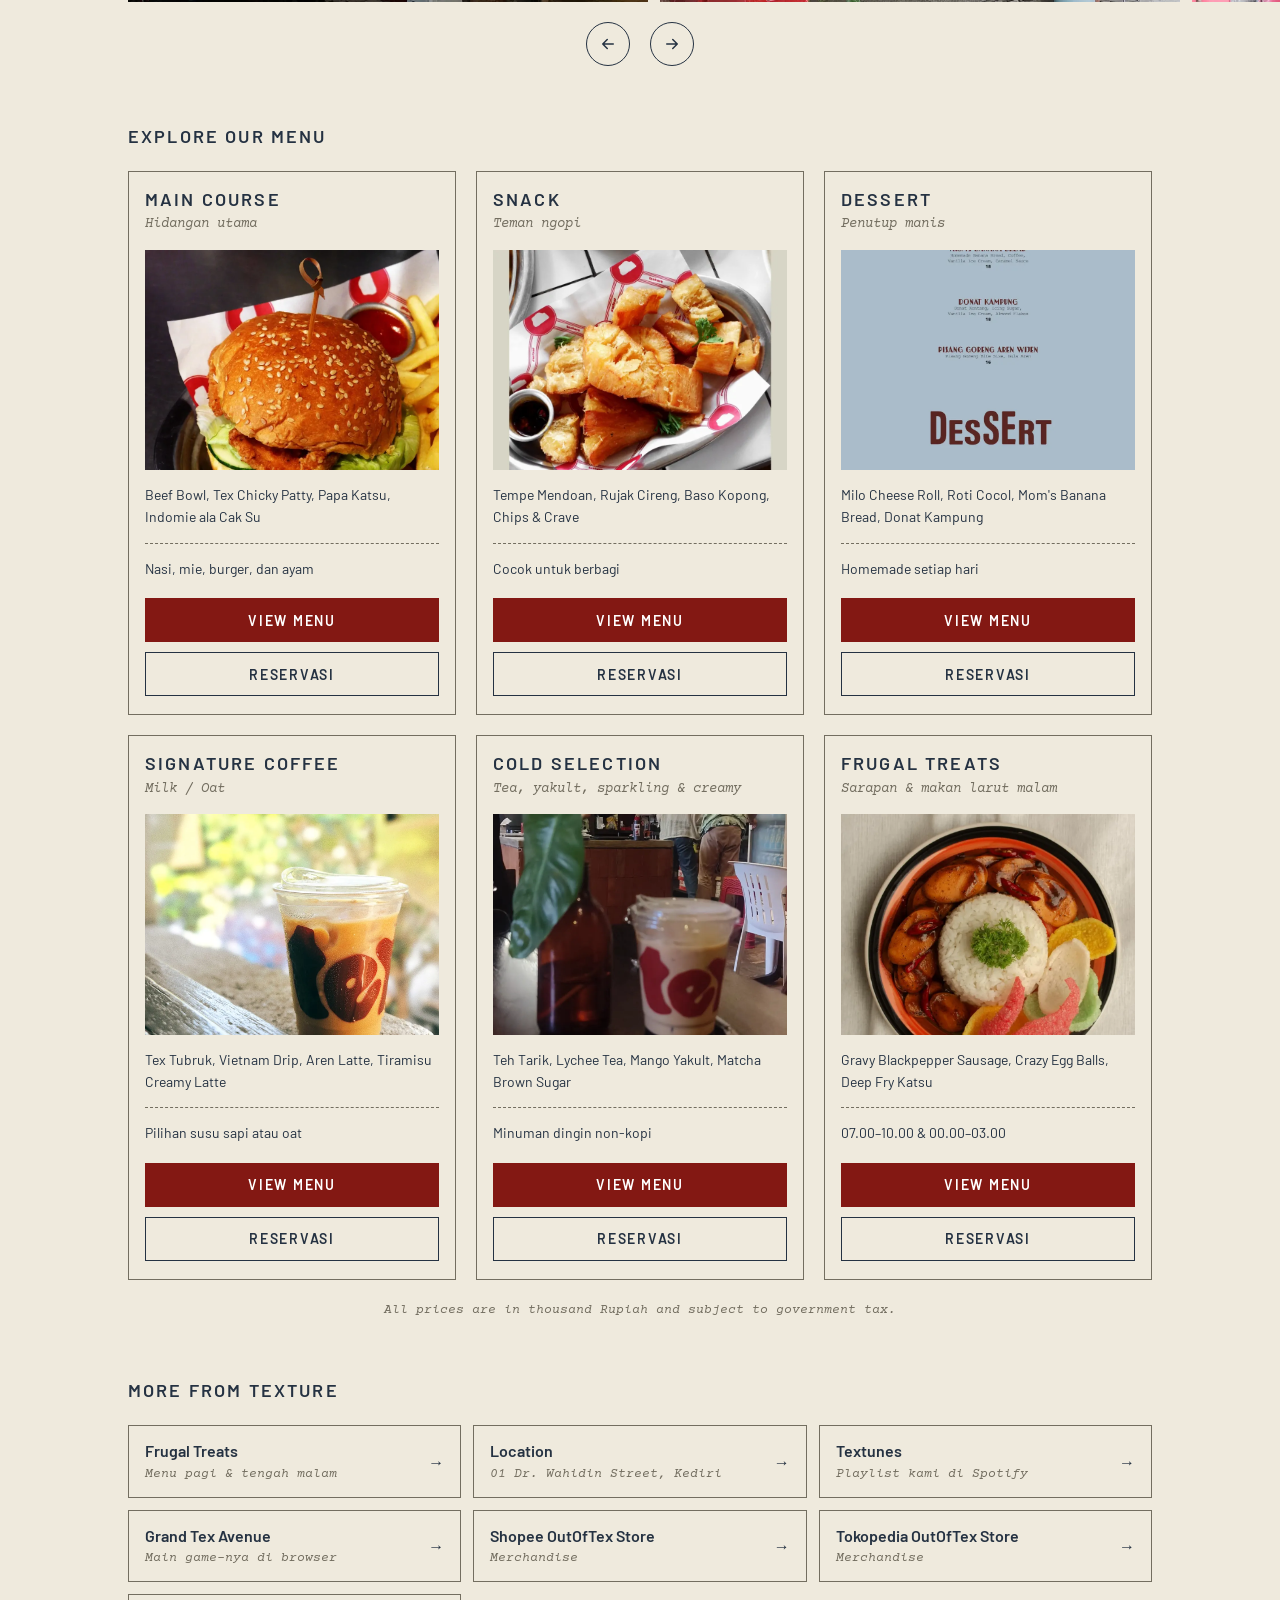
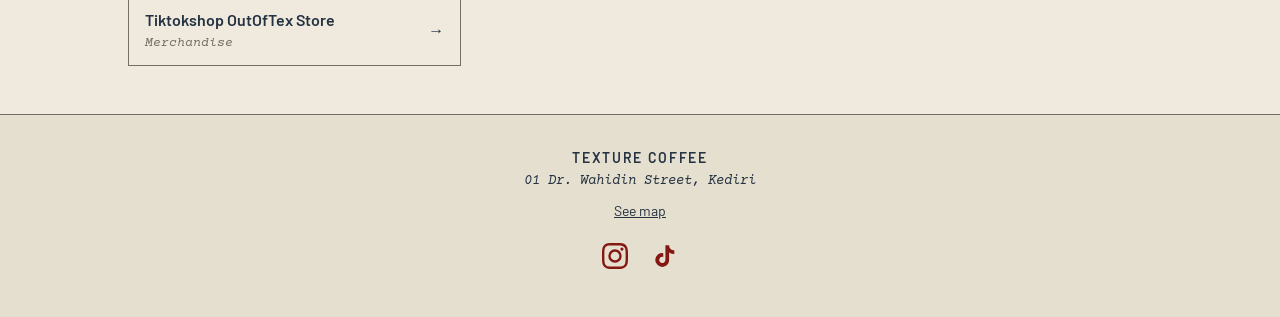
==== commit 63b0eb95: "feat: place-only photo gallery, hide desktop breadcrumb (v1.4.2) Co-Authored-By: Claude Opus 5.5 <no" ====
--- a/menu/index.html
+++ b/menu/index.html
@@ -189,7 +189,7 @@
 
 <section class="hero">
   <img src="../assets/place/hero.webp" alt="Area depan texture coffee dengan meja dan dinding roster">
-  <div class="crumb"><div class="wrap caps"><a class="phone-only" href="../">Home / </a>Menu</div></div>
+  <div class="crumb phone-only"><div class="wrap caps"><a href="../">Home</a> / Menu</div></div>
   <div class="hero-title">
     <h1>TEXTURE</h1>
     <p class="serif">Feel the Pleasure in every Texture</p>
@@ -207,17 +207,19 @@
     </div>
   </section>
 
-  <section class="gallery" aria-label="Foto hidangan">
+  <section class="gallery" aria-label="Foto tempat">
     <div class="strip" id="strip">
-      <img src="../assets/place/interior.webp" alt="Ruang makan texture coffee dengan meja kayu panjang" loading="lazy">
+      <img src="../assets/place/street.webp" alt="Bangunan texture coffee dari sisi jalan" loading="lazy">
+      <img src="../assets/place/entrance.webp" alt="Pintu masuk dengan dinding bata tua" loading="lazy">
+      <img src="../assets/place/terrace.webp" alt="Kursi merah di teras depan" loading="lazy">
+      <img src="../assets/place/hall.webp" alt="Ruang makan dengan meja kayu panjang" loading="lazy">
+      <img src="../assets/place/tables.webp" alt="Meja panjang di dekat jendela" loading="lazy">
+      <img src="../assets/place/interior.webp" alt="Ruang makan texture coffee" loading="lazy">
       <img src="../assets/place/bar.webp" alt="Meja bar dan tangga kayu" loading="lazy">
+      <img src="../assets/place/arch.webp" alt="Lorong bata menuju meja kasir" loading="lazy">
       <img src="../assets/place/window.webp" alt="Kursi di depan jendela dengan tanaman" loading="lazy">
-      <img src="../assets/place/arch.webp" alt="Lorong bata menuju meja kasir" loading="lazy">
-      <img src="../assets/place/barista.webp" alt="Barista menggiling kopi" loading="lazy">
-      <img src="../assets/place/coffee.webp" alt="Es kopi susu texture" loading="lazy">
-      <img src="../assets/place/snack.webp" alt="Gorengan dengan saus" loading="lazy">
-      <img src="../assets/cards/main.webp" alt="Burger ayam dengan kentang goreng" loading="lazy">
-      <img src="../assets/cards/katsu.webp" alt="Chicken katsu di atas mac and cheese" loading="lazy">
+      <img src="../assets/place/rooftop.webp" alt="Area rooftop dengan bangku kayu" loading="lazy">
+      <img src="../assets/place/sidewalk.webp" alt="Kursi di samping dinding bata" loading="lazy">
     </div>
     <div class="arrows">
       <button class="arrow" type="button" data-dir="-1" aria-label="Foto sebelumnya"><svg width="18" height="18" viewBox="0 0 24 24" fill="none" stroke="currentColor" stroke-width="2" stroke-linecap="round" stroke-linejoin="round"><path d="M19 12H5M11 18l-6-6 6-6"/></svg></button>
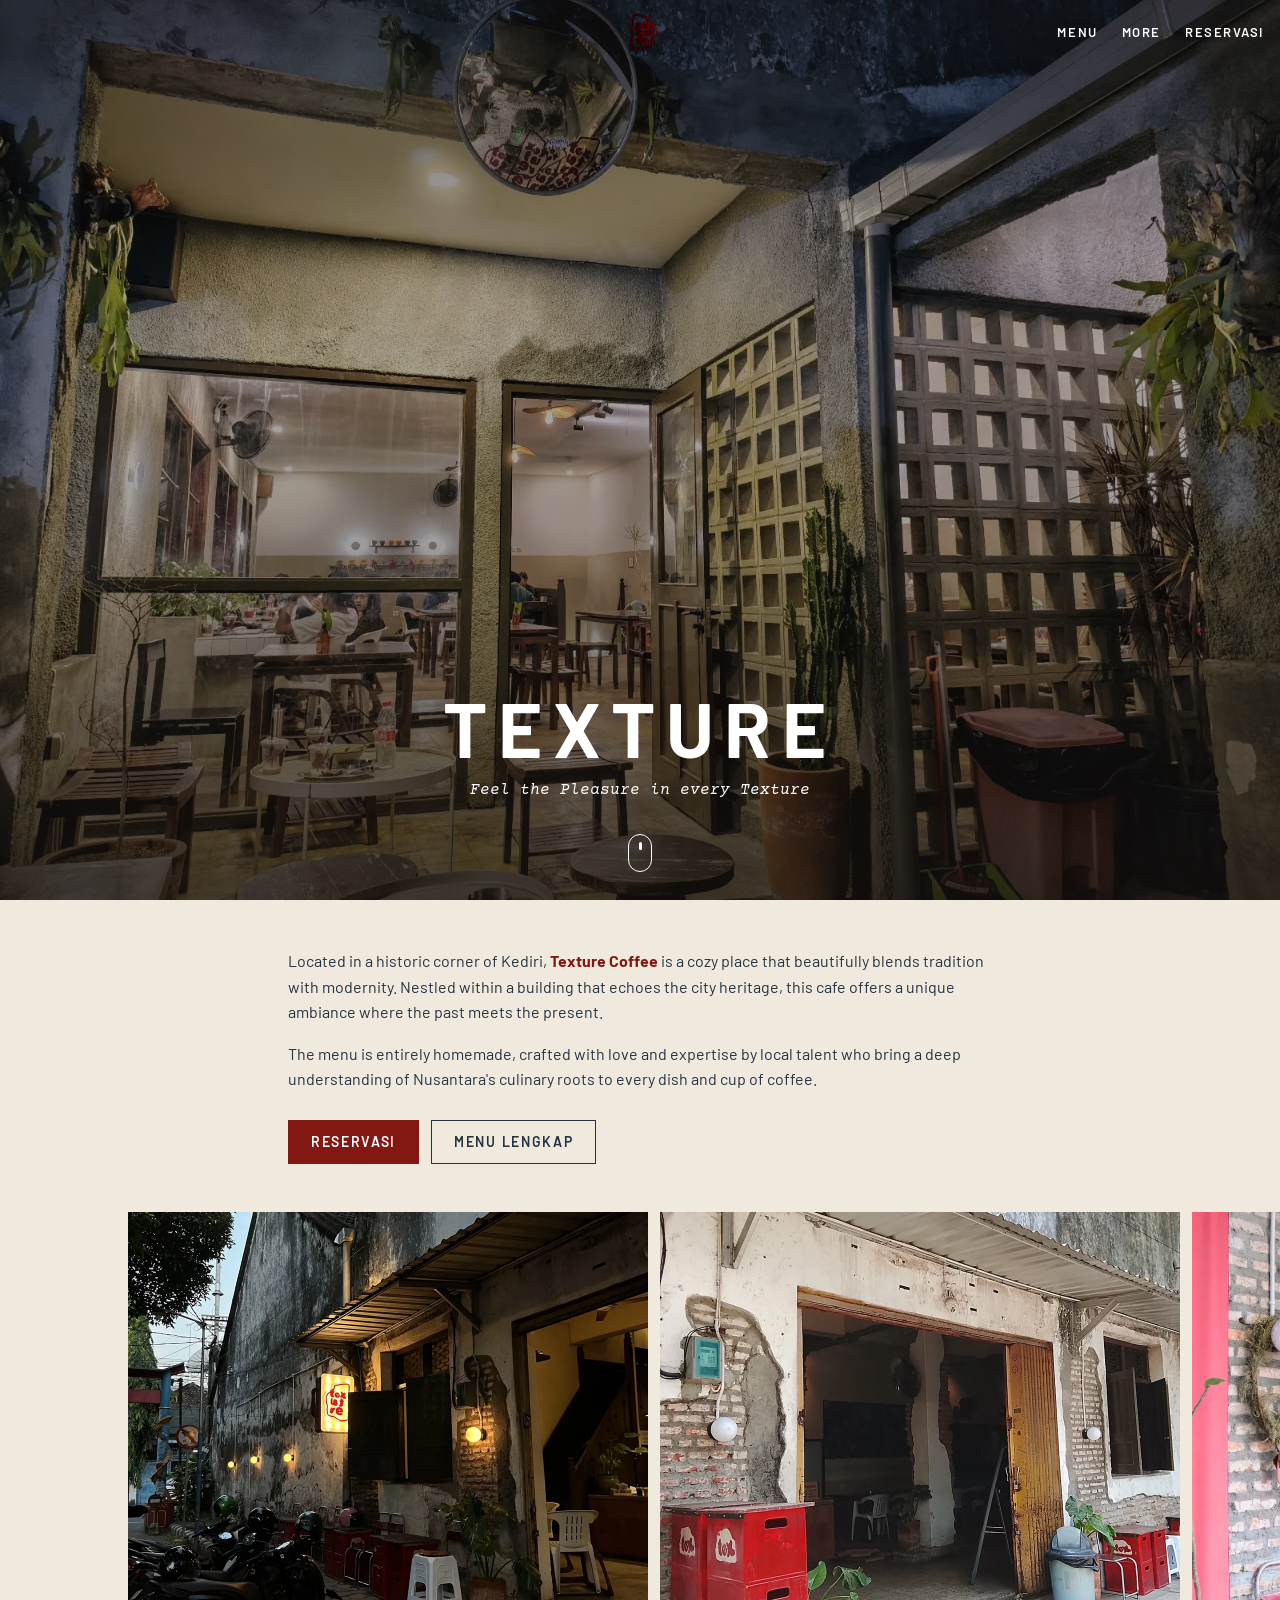
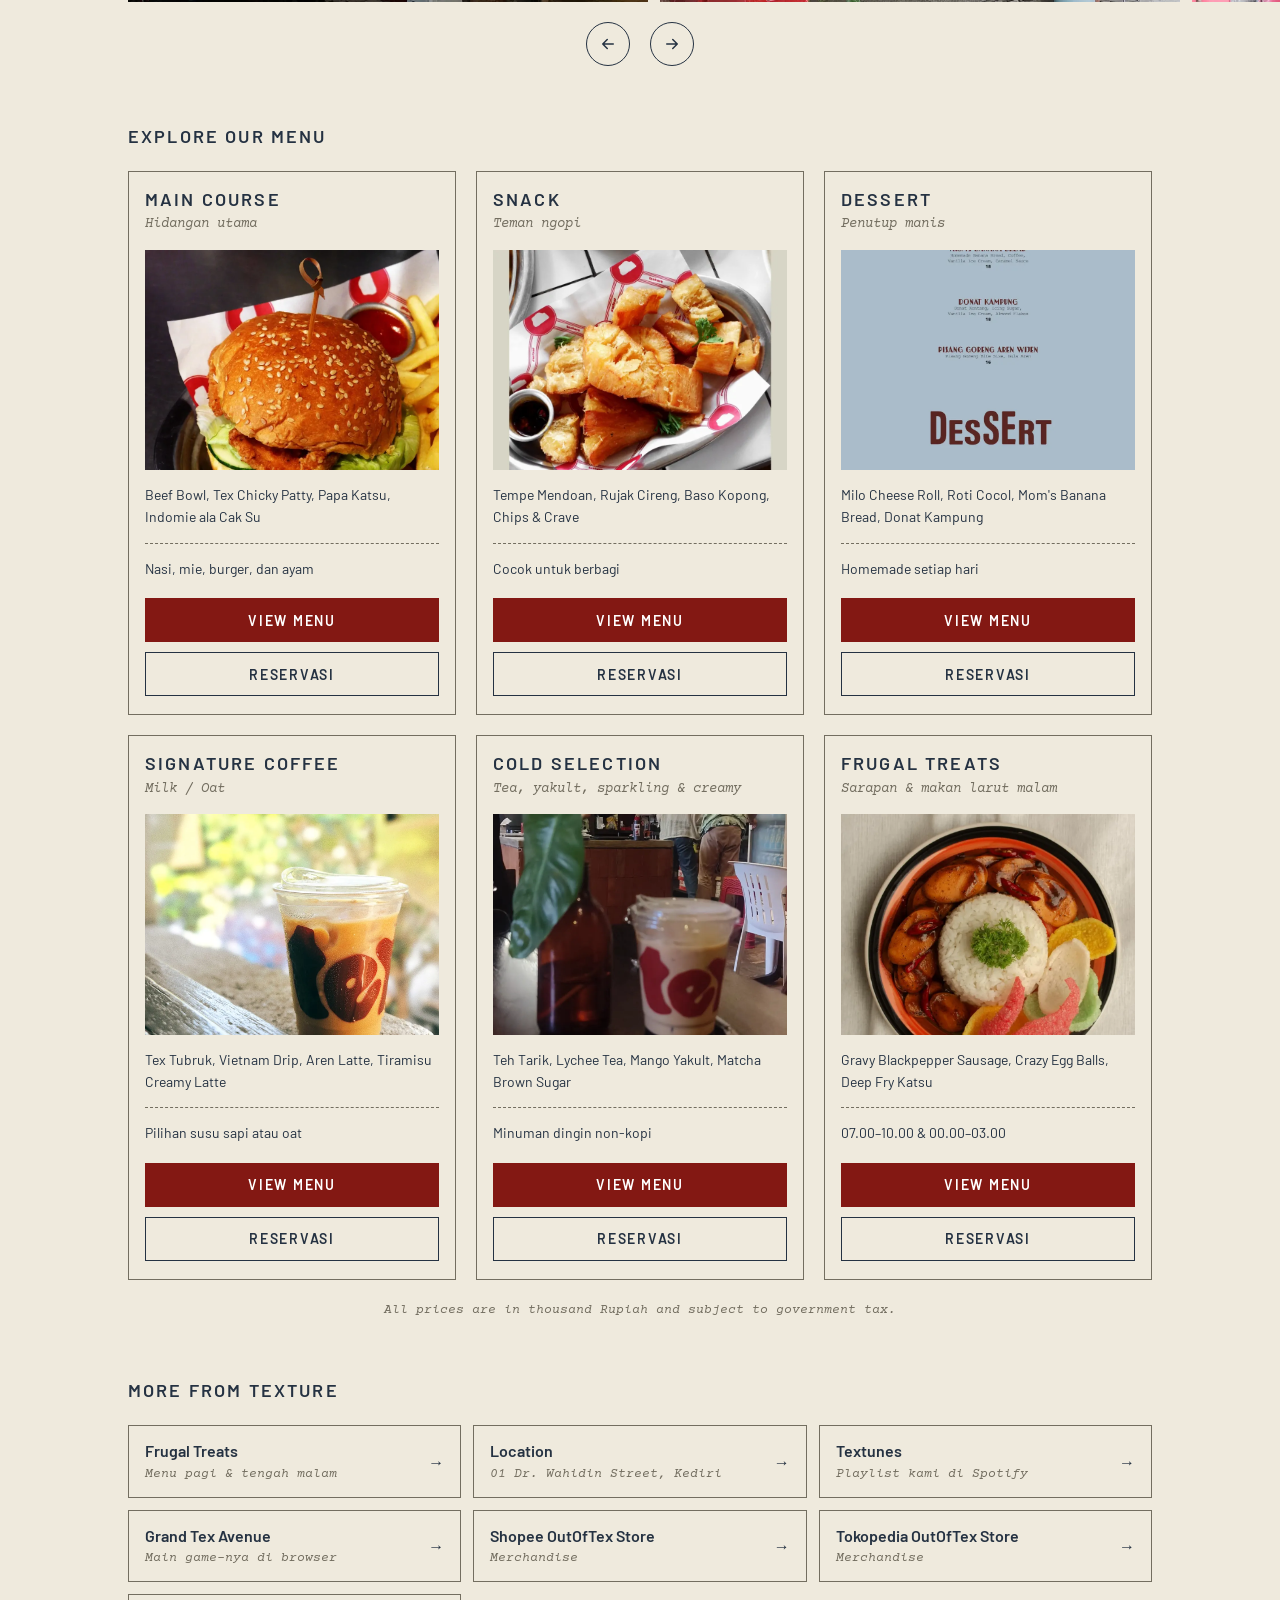
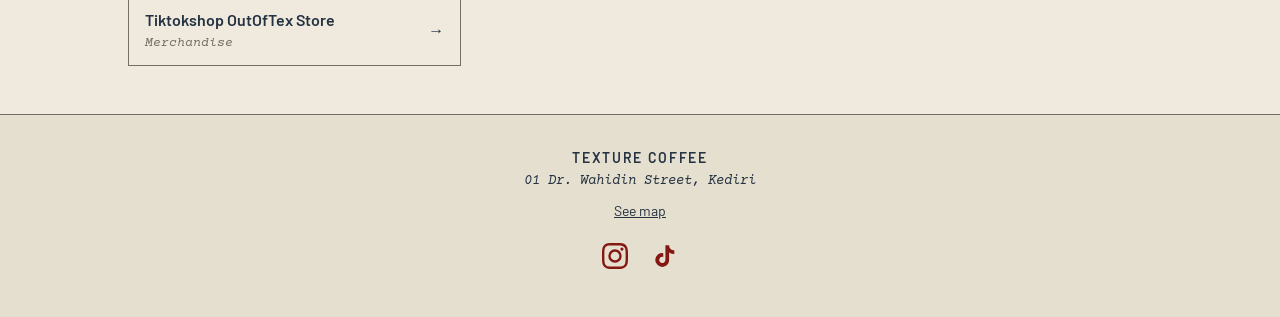
==== commit 8e4501d0: "style: bobbing scroll icon, darker hero overlay (v1.4.3) Co-Authored-By: Claude Opus 5.5 <noreply@an" ====
--- a/menu/index.html
+++ b/menu/index.html
@@ -51,7 +51,7 @@
   .hero img { width: 100%; height: 100%; object-fit: cover; }
   .hero::after {
     content: ""; position: absolute; inset: 0;
-    background: linear-gradient(to bottom, rgba(20,16,12,.55) 0, rgba(20,16,12,.05) 30%, rgba(20,16,12,.15) 60%, rgba(20,16,12,.75) 100%);
+    background: linear-gradient(to bottom, rgba(20,16,12,.65) 0, rgba(20,16,12,.35) 30%, rgba(20,16,12,.4) 60%, rgba(20,16,12,.8) 100%);
   }
   .crumb { position: absolute; top: 84px; left: 0; right: 0; z-index: 1; color: #fff; font-size: 13px; }
   .crumb a { opacity: .85; }
@@ -63,13 +63,14 @@
   .scroll-cue {
     position: absolute; left: 50%; bottom: 28px; z-index: 1; transform: translateX(-50%);
     width: 24px; height: 38px; border: 1.5px solid #fff; border-radius: 12px;
-  }
+    animation: bob 2s ease-in-out infinite;
+  }
+  @keyframes bob { 0%, 100% { transform: translate(-50%, 0); } 50% { transform: translate(-50%, 8px); } }
   .scroll-cue::after {
     content: ""; position: absolute; left: 50%; top: 7px; width: 3px; height: 8px; margin-left: -1.5px;
     border-radius: 2px; background: #fff; animation: cue 1.6s ease-in-out infinite;
   }
   @keyframes cue { 0% { opacity: 0; transform: translateY(0); } 40% { opacity: 1; } 100% { opacity: 0; transform: translateY(12px); } }
-  @media (prefers-reduced-motion: reduce) { .scroll-cue::after { animation: none; } }
 
   /* Intro */
   .intro { padding-top: 48px; padding-bottom: 8px; max-width: 760px; }
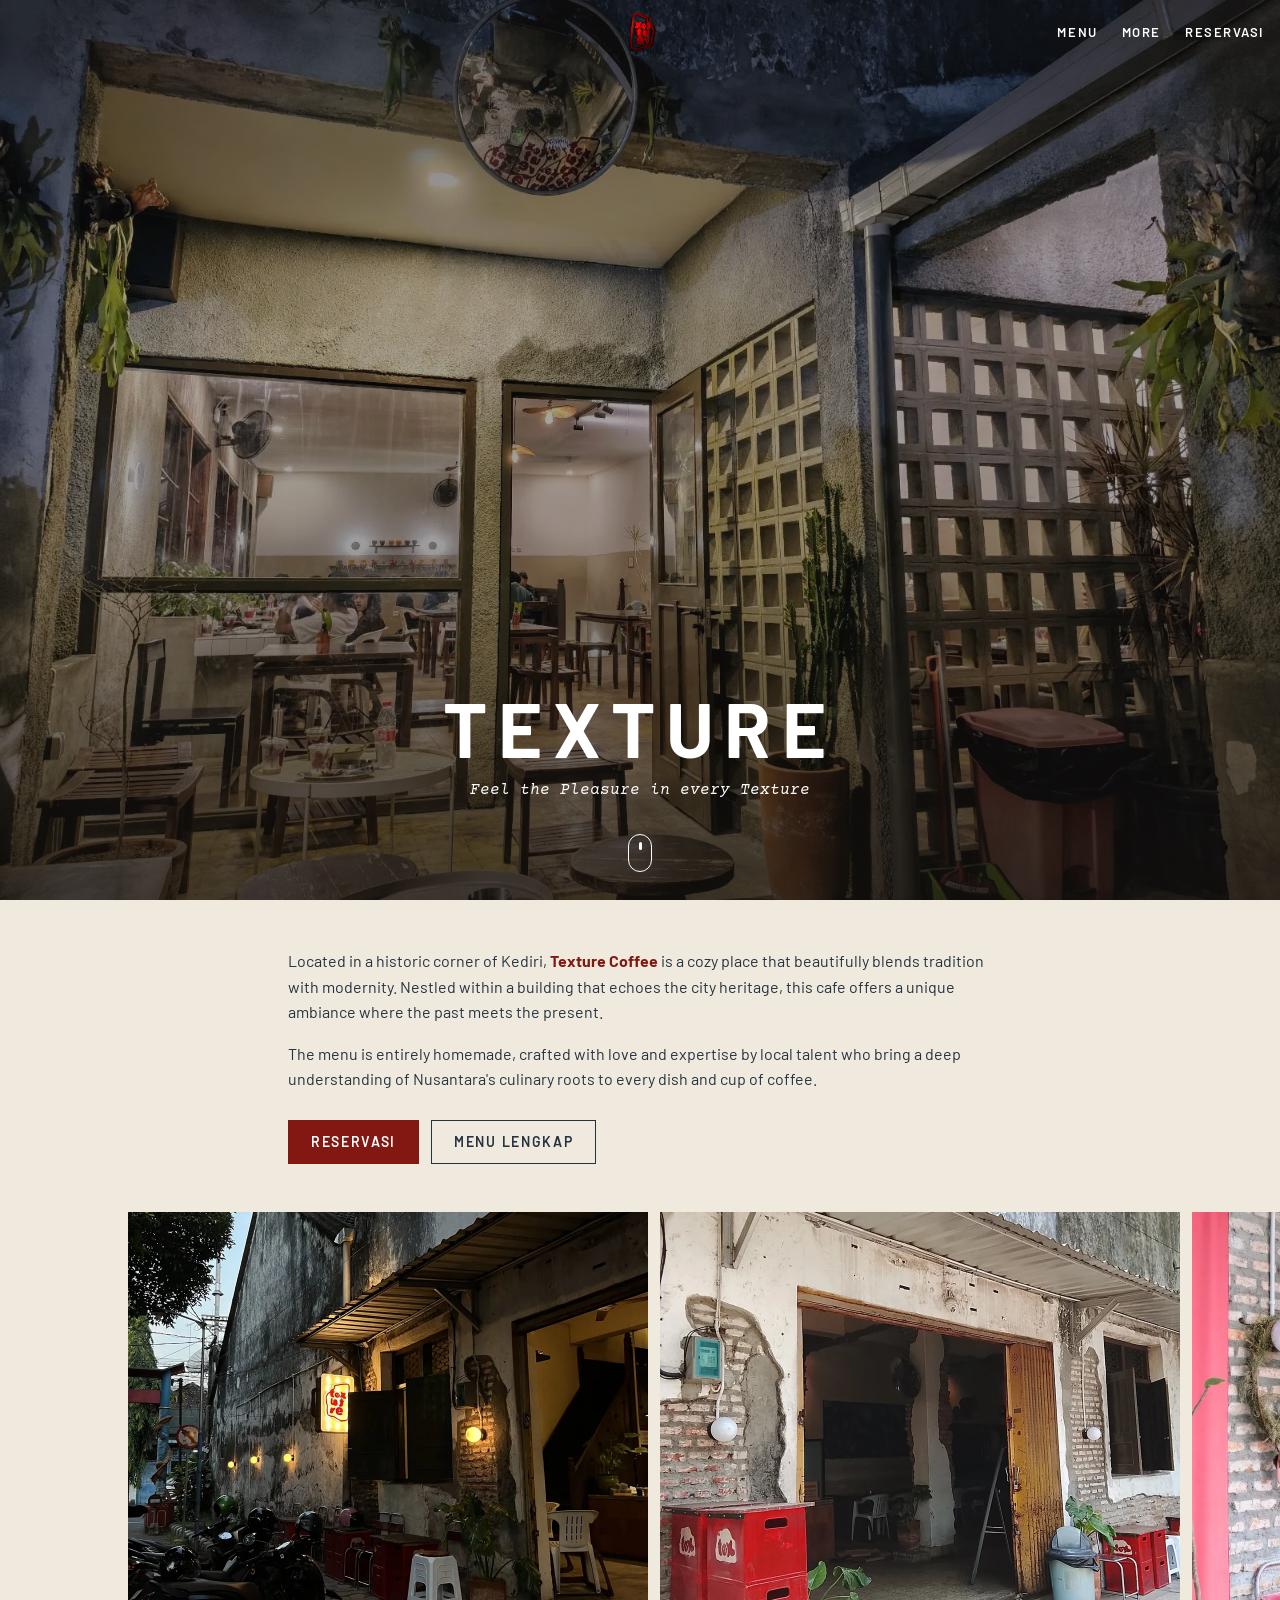
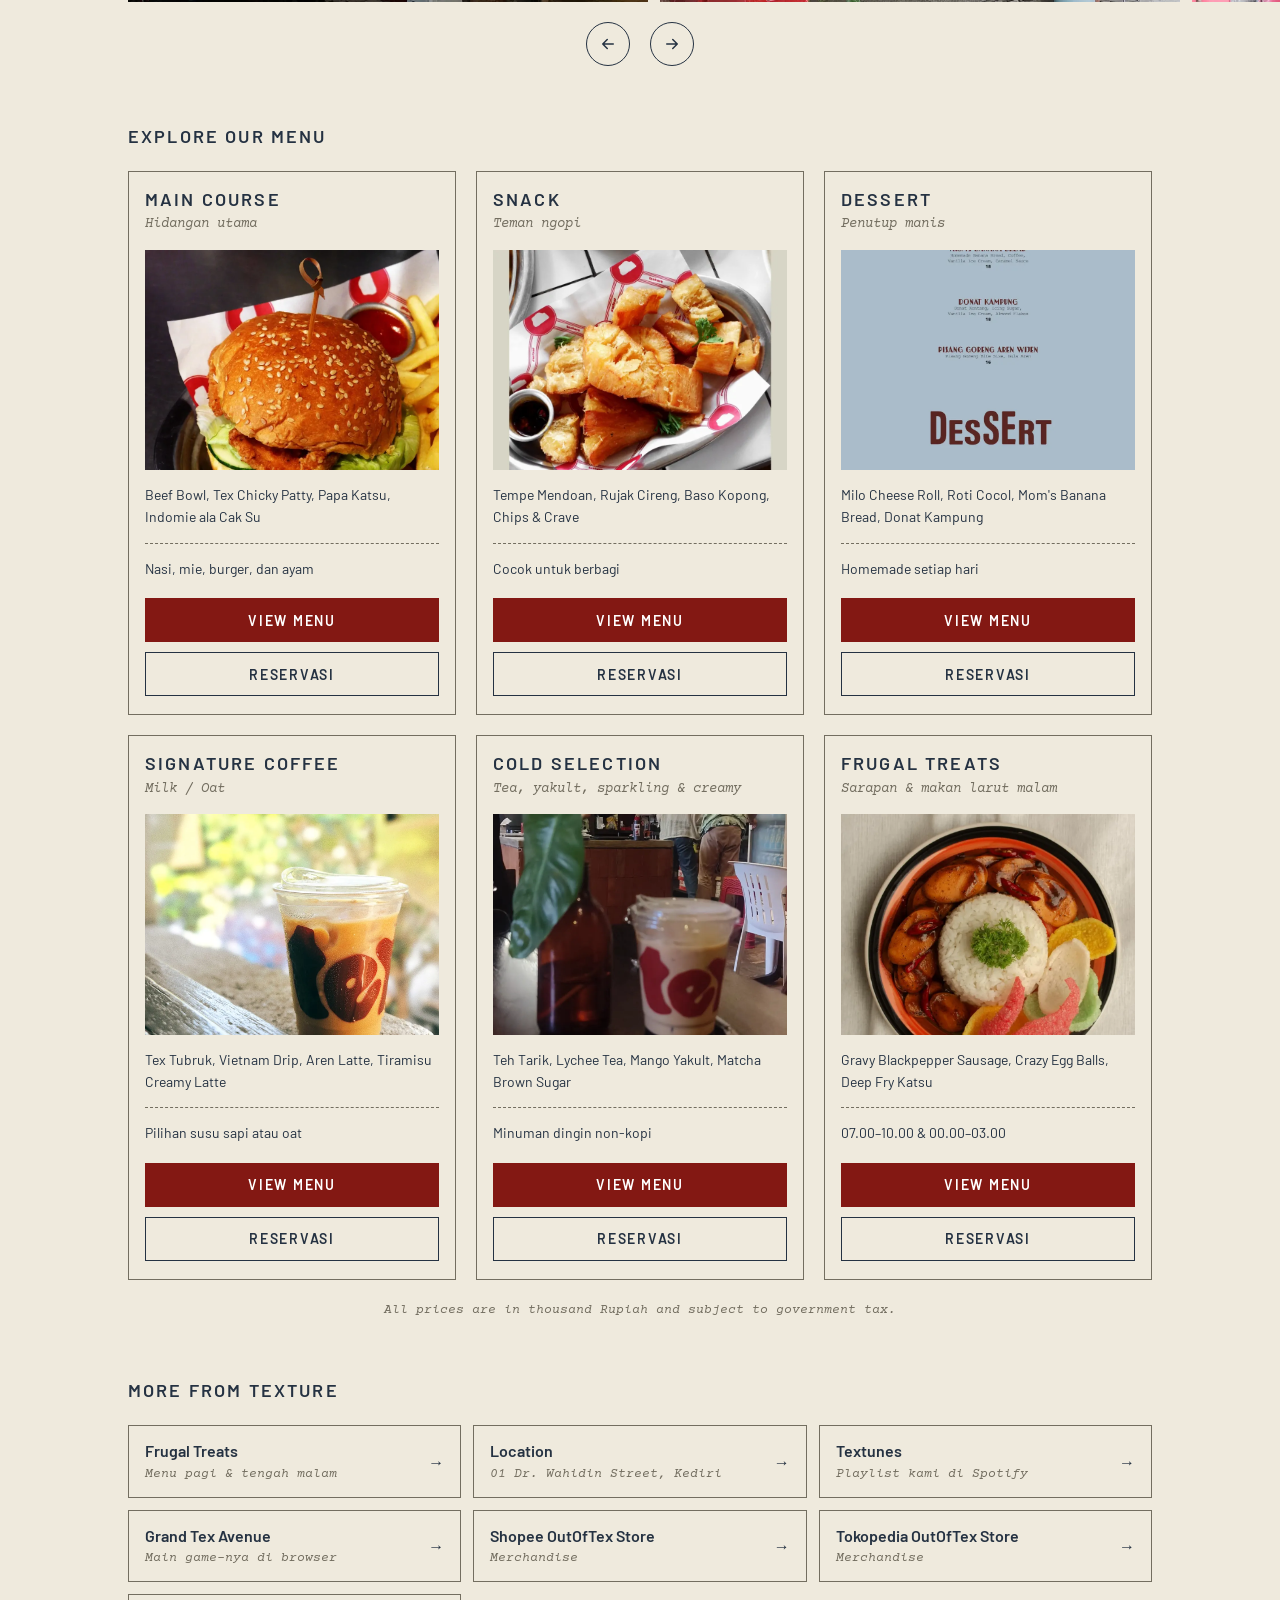
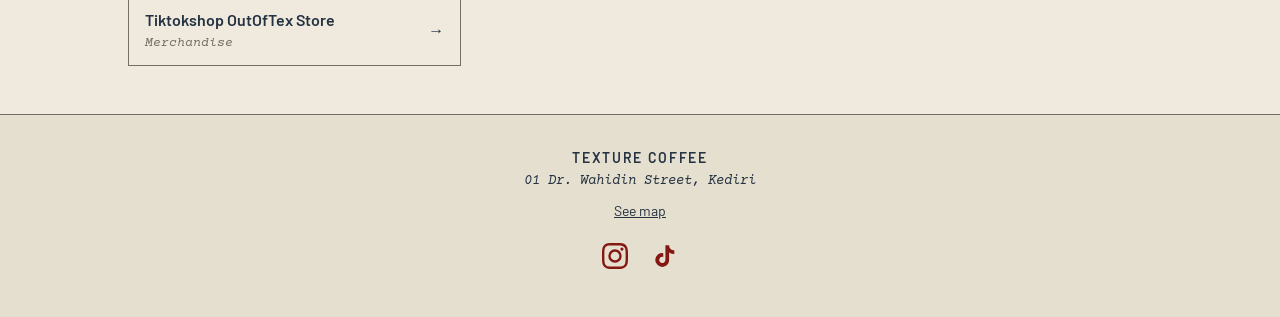
==== commit f60e4ebb: "fix: phones always get linktree, menu page desktop only (v1.4.4) Co-Authored-By: Claude Opus 5.5 <no" ====
--- a/menu/index.html
+++ b/menu/index.html
@@ -172,6 +172,10 @@
     .top .back.phone-only { display: inline-flex !important; visibility: hidden; }
   }
 </style>
+<script>
+  // Halaman ini khusus desktop. Di HP (layar di bawah 900px) tampilkan linktree.
+  if (!matchMedia('(min-width: 900px)').matches) location.replace('/');
+</script>
 </head>
 <body>
 
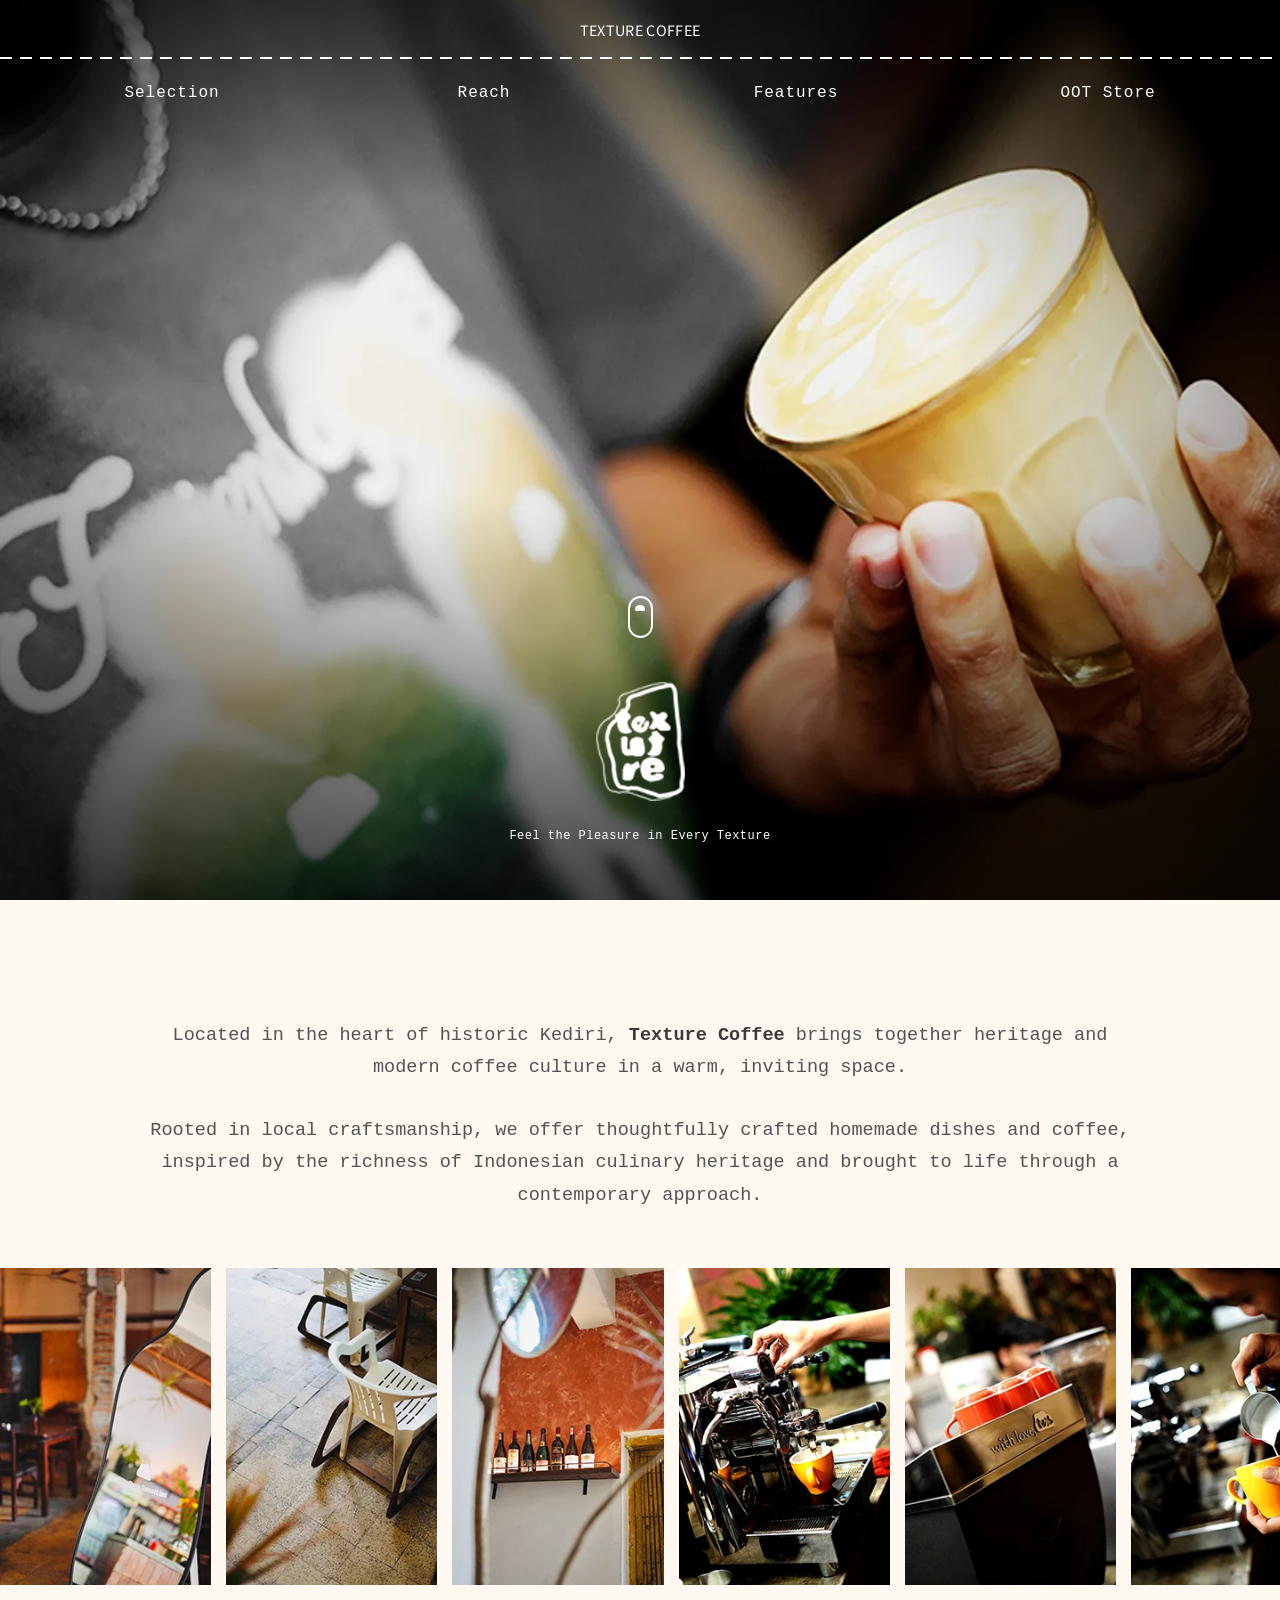
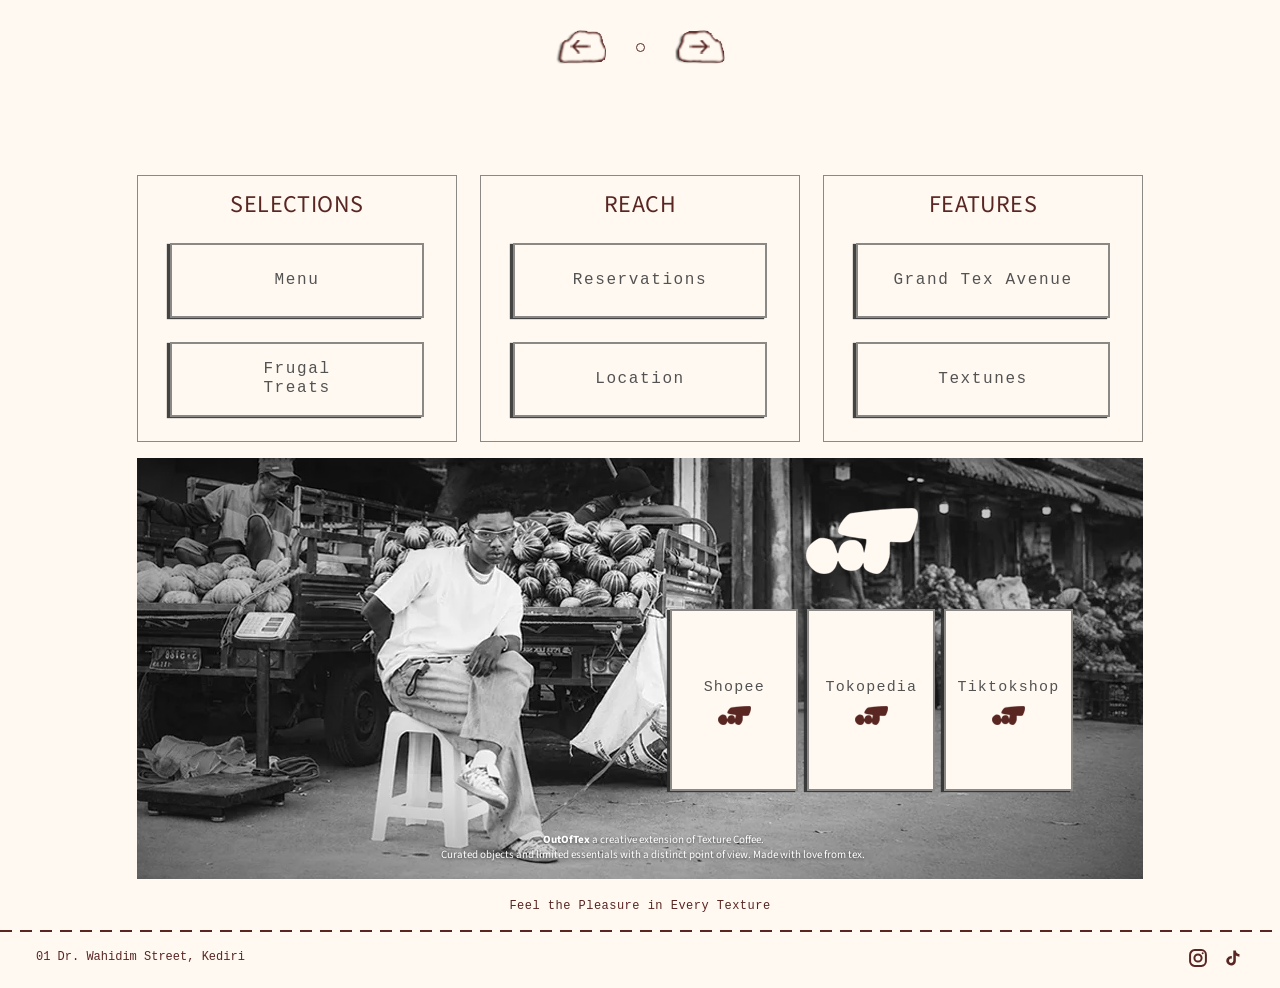
==== commit ec3ca713: "v1.5.0: new design for phone and desktop from MOBILE/DESKTOP files One responsive home page: hero, i" ====
--- a/menu/index.html
+++ b/menu/index.html
@@ -3,404 +3,12 @@
 <head>
 <meta charset="utf-8">
 <meta name="viewport" content="width=device-width, initial-scale=1">
-<title>Menu — texture coffee</title>
-<meta name="description" content="Menu texture coffee, Kediri: main course, snack, dessert, cold selection, signature coffee, dan Frugal Treats.">
-<meta name="theme-color" content="#e5dfcf">
-<link rel="icon" href="../assets/logo.gif">
-<link rel="preconnect" href="https://fonts.googleapis.com">
-<link rel="preconnect" href="https://fonts.gstatic.com" crossorigin>
-<link href="https://fonts.googleapis.com/css2?family=Barlow:wght@400;500;600;700&family=Courier+Prime:ital,wght@0,400;1,400&display=swap" rel="stylesheet">
-<style>
-  :root {
-    --page: #c9c4b6;
-    --card: #e5dfcf;
-    --paper: #efeadd;
-    --edge: #736e60;
-    --maroon: #831813;
-    --ink: #253242;
-  }
-  * { box-sizing: border-box; margin: 0; padding: 0; }
-  html { scroll-behavior: smooth; }
-  body {
-    background: var(--paper);
-    color: var(--ink);
-    font: 400 16px/1.6 Barlow, sans-serif;
-    -webkit-font-smoothing: antialiased;
-  }
-  a { color: inherit; text-decoration: none; }
-  img { display: block; max-width: 100%; }
-  .wrap { width: 100%; max-width: 1080px; margin: 0 auto; padding: 0 16px; }
-  @media (min-width: 640px) { .wrap { padding: 0 28px; } }
-
-  .caps { text-transform: uppercase; letter-spacing: .12em; }
-  .serif { font-family: "Courier Prime", monospace; font-style: italic; }
-
-  /* Header */
-  .top {
-    position: fixed; inset: 0 0 auto; z-index: 10; height: 64px;
-    display: grid; grid-template-columns: 1fr auto 1fr; align-items: center;
-    padding: 0 16px; color: #fff;
-    transition: background .25s, color .25s, box-shadow .25s;
-  }
-  .top.solid { background: var(--paper); color: var(--ink); box-shadow: 0 1px 0 var(--edge); }
-  .top .back { display: inline-flex; align-items: center; gap: 6px; font-size: 13px; font-weight: 600; justify-self: start; }
-  .top .logo { width: 40px; height: 40px; border-radius: 50%; object-fit: cover; }
-
-  /* Hero */
-  .hero { position: relative; height: 100vh; height: 100svh; min-height: 460px; overflow: hidden; background: #2a241c; }
-  .hero img { width: 100%; height: 100%; object-fit: cover; }
-  .hero::after {
-    content: ""; position: absolute; inset: 0;
-    background: linear-gradient(to bottom, rgba(20,16,12,.65) 0, rgba(20,16,12,.35) 30%, rgba(20,16,12,.4) 60%, rgba(20,16,12,.8) 100%);
-  }
-  .crumb { position: absolute; top: 84px; left: 0; right: 0; z-index: 1; color: #fff; font-size: 13px; }
-  .crumb a { opacity: .85; }
-  .hero-title { position: absolute; left: 0; right: 0; bottom: 40px; z-index: 1; text-align: center; color: #fff; }
-  .hero-title h1 { font-size: clamp(40px, 9vw, 76px); font-weight: 700; line-height: 1; letter-spacing: .14em; }
-  .hero-title p { margin-top: 12px; font-size: 16px; }
-  .hero-title { bottom: 96px; }
-  /* Tanda scroll di bawah hero */
-  .scroll-cue {
-    position: absolute; left: 50%; bottom: 28px; z-index: 1; transform: translateX(-50%);
-    width: 24px; height: 38px; border: 1.5px solid #fff; border-radius: 12px;
-    animation: bob 2s ease-in-out infinite;
-  }
-  @keyframes bob { 0%, 100% { transform: translate(-50%, 0); } 50% { transform: translate(-50%, 8px); } }
-  .scroll-cue::after {
-    content: ""; position: absolute; left: 50%; top: 7px; width: 3px; height: 8px; margin-left: -1.5px;
-    border-radius: 2px; background: #fff; animation: cue 1.6s ease-in-out infinite;
-  }
-  @keyframes cue { 0% { opacity: 0; transform: translateY(0); } 40% { opacity: 1; } 100% { opacity: 0; transform: translateY(12px); } }
-
-  /* Intro */
-  .intro { padding-top: 48px; padding-bottom: 8px; max-width: 760px; }
-  .intro p + p { margin-top: 16px; }
-  .intro strong { color: var(--maroon); }
-  .actions { display: flex; flex-wrap: wrap; gap: 12px; margin-top: 28px; }
-
-  .btn {
-    display: inline-flex; align-items: center; justify-content: center; gap: 8px;
-    min-height: 44px; padding: 10px 22px; border: 1.5px solid var(--ink);
-    font: 600 14px Barlow, sans-serif; text-transform: uppercase; letter-spacing: .12em;
-    cursor: pointer; background: transparent; color: var(--ink);
-    transition: background .15s, color .15s;
-  }
-  .btn.solid { background: var(--maroon); border-color: var(--maroon); color: #fff; }
-  .btn:hover { background: var(--ink); border-color: var(--ink); color: #fff; }
-  .btn.block { width: 100%; }
-
-  /* Gallery */
-  .gallery { padding: 40px 0 0; }
-  .strip {
-    display: flex; gap: 12px; overflow-x: auto; scroll-snap-type: x mandatory;
-    scrollbar-width: none; -webkit-overflow-scrolling: touch;
-    padding: 0 16px; scroll-padding: 0 16px;
-  }
-  .strip::-webkit-scrollbar { display: none; }
-  .strip img {
-    flex: 0 0 auto; width: min(82vw, 520px); aspect-ratio: 4 / 3; object-fit: cover;
-    scroll-snap-align: start; background: var(--card);
-  }
-  @media (min-width: 1080px) { .strip { padding: 0 calc((100vw - 1080px) / 2 + 28px); scroll-padding: 0 calc((100vw - 1080px) / 2 + 28px); } }
-  .arrows { display: flex; justify-content: center; gap: 20px; margin-top: 20px; }
-  .arrow {
-    width: 44px; height: 44px; border-radius: 50%; border: 1.5px solid var(--ink);
-    background: transparent; color: var(--ink); cursor: pointer; display: grid; place-items: center;
-    transition: background .15s, color .15s;
-  }
-  .arrow:hover { background: var(--ink); color: #fff; }
-
-  /* Menu cards */
-  .menus { padding-top: 56px; padding-bottom: 24px; }
-  .menus h2 { font-size: 18px; font-weight: 600; margin-bottom: 20px; }
-  .grid { display: grid; gap: 20px; grid-template-columns: repeat(auto-fill, minmax(300px, 1fr)); }
-  .item { border: 1px solid var(--edge); background: var(--paper); padding: 16px 16px 18px; display: flex; flex-direction: column; }
-  .item h3 { font-size: 18px; font-weight: 600; line-height: 1.3; }
-  .item .sub { font-size: 14px; color: var(--edge); margin: 2px 0 14px; }
-  .item img { width: 100%; aspect-ratio: 4 / 3; object-fit: cover; background: var(--card); }
-  .item .row { display: flex; align-items: baseline; justify-content: space-between; gap: 12px; margin-top: 14px; font-size: 14px; }
-  .item .row .link { font-weight: 600; font-size: 13px; text-transform: uppercase; letter-spacing: .1em; text-decoration: underline; text-underline-offset: 3px; white-space: nowrap; background: none; border: 0; cursor: pointer; color: inherit; }
-  .item hr { border: 0; border-top: 1px dashed var(--edge); margin: 14px 0; }
-  .item .hours { font-size: 14px; }
-  .item .btns { display: grid; gap: 10px; margin-top: auto; padding-top: 18px; }
-  .note { margin-top: 20px; font-size: 13px; color: var(--edge); text-align: center; }
-
-  /* Footer */
-  footer { margin-top: 48px; padding: 32px 0 40px; background: var(--card); border-top: 1px solid var(--edge); text-align: center; font-size: 14px; }
-  footer .socials { display: flex; justify-content: center; gap: 8px; margin-top: 12px; }
-  footer .socials a { color: var(--maroon); padding: 8px; display: grid; }
-
-  /* Viewer halaman PDF */
-  .viewer {
-    border: 0; padding: 0; margin: auto;
-    width: min(640px, 100vw); height: min(100dvh, 920px); max-width: 100vw; max-height: 100dvh;
-    background: var(--paper); color: var(--ink);
-    display: flex; flex-direction: column;
-  }
-  .viewer:not([open]) { display: none; }
-  @media (min-width: 640px) { .viewer { height: calc(100dvh - 48px); } }
-  .viewer::backdrop { background: rgba(40, 36, 28, .6); }
-  .viewer-bar { display: flex; align-items: center; gap: 12px; padding: 12px 12px 12px 20px; border-bottom: 1px solid var(--edge); }
-  .viewer-bar h3 { flex: 1; font-size: 15px; font-weight: 600; text-transform: uppercase; letter-spacing: .12em; }
-  .viewer-close { width: 40px; height: 40px; border-radius: 50%; border: 1.5px solid var(--ink); background: transparent; color: var(--ink); cursor: pointer; font-size: 20px; line-height: 1; }
-  .viewer-body { flex: 1; overflow-y: auto; -webkit-overflow-scrolling: touch; overscroll-behavior: contain; background: #d8d5c6; display: flex; flex-direction: column; gap: 6px; }
-  .viewer-body img { width: 100%; height: auto; aspect-ratio: 1200 / 1698; background: #d8d5c6; }
-  body.locked { overflow: hidden; }
-
-  /* Tautan lain (isi linktree untuk desktop) */
-  .more { padding-top: 32px; }
-  .more h2 { font-size: 18px; font-weight: 600; margin-bottom: 20px; }
-  .tiles { list-style: none; display: grid; gap: 12px; grid-template-columns: repeat(auto-fill, minmax(260px, 1fr)); }
-  .tile {
-    width: 100%; min-height: 64px; display: flex; align-items: center; justify-content: space-between; gap: 12px;
-    padding: 12px 16px; border: 1px solid var(--edge); background: var(--paper); color: var(--ink);
-    font: inherit; text-align: left; cursor: pointer; transition: background .15s, color .15s;
-  }
-  .tile b { display: block; font-weight: 600; }
-  .tile small { display: block; font-size: 13px; color: var(--edge); }
-  .tile:hover { background: var(--ink); color: #fff; }
-  .tile:hover small { color: #d8d5c6; }
-
-  /* Desktop: linktree tidak dipakai, jadi tombol Home disembunyikan */
-  .nav { justify-self: end; display: flex; gap: 24px; font-size: 13px; font-weight: 600; }
-  .nav a:hover { text-decoration: underline; text-underline-offset: 4px; }
-  .desk-only { display: none; }
-  @media (min-width: 900px) {
-    .phone-only { display: none !important; }
-    .desk-only { display: flex; }
-    /* tetap isi kolom kiri header supaya logo tetap di tengah */
-    .top .back.phone-only { display: inline-flex !important; visibility: hidden; }
-  }
-</style>
-<script>
-  // Halaman ini khusus desktop. Di HP (layar di bawah 900px) tampilkan linktree.
-  if (!matchMedia('(min-width: 900px)').matches) location.replace('/');
-</script>
+<title>Texture Coffee</title>
+<link rel="canonical" href="/">
+<meta http-equiv="refresh" content="0; url=/#selections">
+<script>location.replace('/#selections');</script>
 </head>
 <body>
-
-<header class="top" id="top">
-  <a class="back phone-only" href="../" aria-label="Kembali ke beranda">
-    <svg width="18" height="18" viewBox="0 0 24 24" fill="none" stroke="currentColor" stroke-width="2" stroke-linecap="round" stroke-linejoin="round"><path d="M15 18l-6-6 6-6"/></svg>
-    <span class="caps">Home</span>
-  </a>
-  <a href="#top"><img class="logo" src="../assets/logo.gif" alt="texture coffee"></a>
-  <nav class="nav desk-only caps" aria-label="Navigasi">
-    <a href="#menu">Menu</a>
-    <a href="#more">More</a>
-    <a href="https://wa.me/6282144380001" target="_blank" rel="noopener">Reservasi</a>
-  </nav>
-</header>
-
-<section class="hero">
-  <img src="../assets/place/hero.webp" alt="Area depan texture coffee dengan meja dan dinding roster">
-  <div class="crumb phone-only"><div class="wrap caps"><a href="../">Home</a> / Menu</div></div>
-  <div class="hero-title">
-    <h1>TEXTURE</h1>
-    <p class="serif">Feel the Pleasure in every Texture</p>
-  </div>
-  <a class="scroll-cue" href="#intro" aria-label="Gulir ke bawah"></a>
-</section>
-
-<main>
-  <section class="wrap intro" id="intro">
-    <p>Located in a historic corner of Kediri, <strong>Texture Coffee</strong> is a cozy place that beautifully blends tradition with modernity. Nestled within a building that echoes the city heritage, this cafe offers a unique ambiance where the past meets the present.</p>
-    <p>The menu is entirely homemade, crafted with love and expertise by local talent who bring a deep understanding of Nusantara's culinary roots to every dish and cup of coffee.</p>
-    <div class="actions">
-      <a class="btn solid" href="https://wa.me/6282144380001" target="_blank" rel="noopener">Reservasi</a>
-      <button class="btn" type="button" data-title="Menu lengkap" data-pages="menu:1-13">Menu lengkap</button>
-    </div>
-  </section>
-
-  <section class="gallery" aria-label="Foto tempat">
-    <div class="strip" id="strip">
-      <img src="../assets/place/street.webp" alt="Bangunan texture coffee dari sisi jalan" loading="lazy">
-      <img src="../assets/place/entrance.webp" alt="Pintu masuk dengan dinding bata tua" loading="lazy">
-      <img src="../assets/place/terrace.webp" alt="Kursi merah di teras depan" loading="lazy">
-      <img src="../assets/place/hall.webp" alt="Ruang makan dengan meja kayu panjang" loading="lazy">
-      <img src="../assets/place/tables.webp" alt="Meja panjang di dekat jendela" loading="lazy">
-      <img src="../assets/place/interior.webp" alt="Ruang makan texture coffee" loading="lazy">
-      <img src="../assets/place/bar.webp" alt="Meja bar dan tangga kayu" loading="lazy">
-      <img src="../assets/place/arch.webp" alt="Lorong bata menuju meja kasir" loading="lazy">
-      <img src="../assets/place/window.webp" alt="Kursi di depan jendela dengan tanaman" loading="lazy">
-      <img src="../assets/place/rooftop.webp" alt="Area rooftop dengan bangku kayu" loading="lazy">
-      <img src="../assets/place/sidewalk.webp" alt="Kursi di samping dinding bata" loading="lazy">
-    </div>
-    <div class="arrows">
-      <button class="arrow" type="button" data-dir="-1" aria-label="Foto sebelumnya"><svg width="18" height="18" viewBox="0 0 24 24" fill="none" stroke="currentColor" stroke-width="2" stroke-linecap="round" stroke-linejoin="round"><path d="M19 12H5M11 18l-6-6 6-6"/></svg></button>
-      <button class="arrow" type="button" data-dir="1" aria-label="Foto berikutnya"><svg width="18" height="18" viewBox="0 0 24 24" fill="none" stroke="currentColor" stroke-width="2" stroke-linecap="round" stroke-linejoin="round"><path d="M5 12h14M13 6l6 6-6 6"/></svg></button>
-    </div>
-  </section>
-
-  <section class="wrap menus" id="menu">
-    <h2 class="caps">Explore our menu</h2>
-    <div class="grid">
-
-      <article class="item">
-        <h3 class="caps">Main Course</h3>
-        <p class="sub serif">Hidangan utama</p>
-        <img src="../assets/cards/main.webp" alt="Burger ayam dengan kentang goreng" loading="lazy">
-        <p class="row"><span>Beef Bowl, Tex Chicky Patty, Papa Katsu, Indomie ala Cak Su</span></p>
-        <hr>
-        <p class="hours">Nasi, mie, burger, dan ayam</p>
-        <div class="btns">
-          <button class="btn solid block" type="button" data-title="Main Course" data-pages="menu:6,3,4,5">View menu</button>
-          <a class="btn block" href="https://wa.me/6282144380001" target="_blank" rel="noopener">Reservasi</a>
-        </div>
-      </article>
-
-      <article class="item">
-        <h3 class="caps">Snack</h3>
-        <p class="sub serif">Teman ngopi</p>
-        <img src="../assets/place/snack.webp" alt="Gorengan dengan saus" loading="lazy">
-        <p class="row"><span>Tempe Mendoan, Rujak Cireng, Baso Kopong, Chips &amp; Crave</span></p>
-        <hr>
-        <p class="hours">Cocok untuk berbagi</p>
-        <div class="btns">
-          <button class="btn solid block" type="button" data-title="Snack" data-pages="menu:10,8,9">View menu</button>
-          <a class="btn block" href="https://wa.me/6282144380001" target="_blank" rel="noopener">Reservasi</a>
-        </div>
-      </article>
-
-      <article class="item">
-        <h3 class="caps">Dessert</h3>
-        <p class="sub serif">Penutup manis</p>
-        <img src="../assets/cards/dessert.webp" alt="Halaman menu Dessert" loading="lazy">
-        <p class="row"><span>Milo Cheese Roll, Roti Cocol, Mom's Banana Bread, Donat Kampung</span></p>
-        <hr>
-        <p class="hours">Homemade setiap hari</p>
-        <div class="btns">
-          <button class="btn solid block" type="button" data-title="Dessert" data-pages="menu:7">View menu</button>
-          <a class="btn block" href="https://wa.me/6282144380001" target="_blank" rel="noopener">Reservasi</a>
-        </div>
-      </article>
-
-      <article class="item">
-        <h3 class="caps">Signature Coffee</h3>
-        <p class="sub serif">Milk / Oat</p>
-        <img src="../assets/place/coffee.webp" alt="Es kopi susu texture" loading="lazy">
-        <p class="row"><span>Tex Tubruk, Vietnam Drip, Aren Latte, Tiramisu Creamy Latte</span></p>
-        <hr>
-        <p class="hours">Pilihan susu sapi atau oat</p>
-        <div class="btns">
-          <button class="btn solid block" type="button" data-title="Signature Coffee" data-pages="menu:12">View menu</button>
-          <a class="btn block" href="https://wa.me/6282144380001" target="_blank" rel="noopener">Reservasi</a>
-        </div>
-      </article>
-
-      <article class="item">
-        <h3 class="caps">Cold Selection</h3>
-        <p class="sub serif">Tea, yakult, sparkling &amp; creamy</p>
-        <img src="../assets/place/cold.webp" alt="Minuman dingin texture di meja" loading="lazy">
-        <p class="row"><span>Teh Tarik, Lychee Tea, Mango Yakult, Matcha Brown Sugar</span></p>
-        <hr>
-        <p class="hours">Minuman dingin non-kopi</p>
-        <div class="btns">
-          <button class="btn solid block" type="button" data-title="Cold Selection" data-pages="menu:11">View menu</button>
-          <a class="btn block" href="https://wa.me/6282144380001" target="_blank" rel="noopener">Reservasi</a>
-        </div>
-      </article>
-
-      <article class="item">
-        <h3 class="caps">Frugal Treats</h3>
-        <p class="sub serif">Sarapan &amp; makan larut malam</p>
-        <img src="../assets/cards/frugal.webp" alt="Gravy Blackpepper Sausage" loading="lazy">
-        <p class="row"><span>Gravy Blackpepper Sausage, Crazy Egg Balls, Deep Fry Katsu</span></p>
-        <hr>
-        <p class="hours">07.00–10.00 &amp; 00.00–03.00</p>
-        <div class="btns">
-          <button class="btn solid block" type="button" data-title="Frugal Treats" data-pages="frugal:1-4">View menu</button>
-          <a class="btn block" href="https://wa.me/6282144380001" target="_blank" rel="noopener">Reservasi</a>
-        </div>
-      </article>
-
-    </div>
-    <p class="note serif">All prices are in thousand Rupiah and subject to government tax.</p>
-  </section>
-  <section class="wrap more" id="more">
-    <h2 class="caps">More from texture</h2>
-    <ul class="tiles">
-      <li><button type="button" class="tile" data-title="Frugal Treats" data-pages="frugal:1-4"><span><b>Frugal Treats</b><small class="serif">Menu pagi & tengah malam</small></span><span aria-hidden="true">&rarr;</span></button></li>
-      <li><a class="tile" href="https://maps.app.goo.gl/4PXBMvExqJFBVyEt5" target="_blank" rel="noopener"><span><b>Location</b><small class="serif">01 Dr. Wahidin Street, Kediri</small></span><span aria-hidden="true">&rarr;</span></a></li>
-      <li><a class="tile" href="https://open.spotify.com/user/31hdk2fr2zlb3qqzt5osuafjgpli" target="_blank" rel="noopener"><span><b>Textunes</b><small class="serif">Playlist kami di Spotify</small></span><span aria-hidden="true">&rarr;</span></a></li>
-      <li><a class="tile" href="/grandtexavenue/"><span><b>Grand Tex Avenue</b><small class="serif">Main game-nya di browser</small></span><span aria-hidden="true">&rarr;</span></a></li>
-      <li><a class="tile" href="https://shopee.co.id/texturecoffee" target="_blank" rel="noopener"><span><b>Shopee OutOfTex Store</b><small class="serif">Merchandise</small></span><span aria-hidden="true">&rarr;</span></a></li>
-      <li><a class="tile" href="https://tk.tokopedia.com/ZSQBFTdjK" target="_blank" rel="noopener"><span><b>Tokopedia OutOfTex Store</b><small class="serif">Merchandise</small></span><span aria-hidden="true">&rarr;</span></a></li>
-      <li><a class="tile" href="https://vt.tiktok.com/ZSQBYGbRV" target="_blank" rel="noopener"><span><b>Tiktokshop OutOfTex Store</b><small class="serif">Merchandise</small></span><span aria-hidden="true">&rarr;</span></a></li>
-    </ul>
-  </section>
-</main>
-
-<footer>
-  <div class="wrap">
-    <p class="caps" style="font-weight:600">texture coffee</p>
-    <p class="serif">01 Dr. Wahidin Street, Kediri</p>
-    <p style="margin-top:8px"><a href="https://maps.app.goo.gl/4PXBMvExqJFBVyEt5" target="_blank" rel="noopener" style="text-decoration:underline">See map</a></p>
-    <nav class="socials" aria-label="Media sosial">
-      <a href="https://instagram.com/texturecoffee_" target="_blank" rel="noopener" aria-label="texture coffee Instagram">
-        <svg width="26" height="26" viewBox="0 0 24 24" fill="currentColor"><path d="M12 2.2c3.2 0 3.6 0 4.8.1 3.3.1 4.8 1.7 4.9 4.9.1 1.3.1 1.6.1 4.8s0 3.6-.1 4.8c-.1 3.2-1.7 4.8-4.9 4.9-1.3.1-1.6.1-4.8.1s-3.6 0-4.8-.1c-3.3-.1-4.8-1.7-4.9-4.9C2.2 15.6 2.2 15.2 2.2 12s0-3.6.1-4.8C2.4 3.9 3.9 2.4 7.2 2.3 8.4 2.2 8.8 2.2 12 2.2zM12 0C8.7 0 8.3 0 7.1.1 2.7.3.3 2.7.1 7.1 0 8.3 0 8.7 0 12s0 3.7.1 4.9c.2 4.4 2.6 6.8 7 7 1.2.1 1.6.1 4.9.1s3.7 0 4.9-.1c4.4-.2 6.8-2.6 7-7 .1-1.2.1-1.6.1-4.9s0-3.7-.1-4.9c-.2-4.4-2.6-6.8-7-7C15.7 0 15.3 0 12 0zm0 5.8a6.2 6.2 0 1 0 0 12.4 6.2 6.2 0 0 0 0-12.4zM12 16a4 4 0 1 1 0-8 4 4 0 0 1 0 8zm6.4-11.8a1.4 1.4 0 1 0 0 2.9 1.4 1.4 0 0 0 0-2.9z"/></svg>
-      </a>
-      <a href="https://tiktok.com/@texturecoffee_" target="_blank" rel="noopener" aria-label="texture coffee TikTok">
-        <svg width="26" height="26" viewBox="0 0 24 24" fill="currentColor"><path d="M19.6 6.7a4.8 4.8 0 0 1-3.8-4.2V2h-3.4v13.7a2.9 2.9 0 0 1-5.2 1.7 2.9 2.9 0 0 1 3.2-4.5V9.4a6.3 6.3 0 0 0-5.4 10.7 6.3 6.3 0 0 0 10.8-4.4V8.7a8.2 8.2 0 0 0 4.8 1.5V6.8c-.3 0-.7 0-1-.1z"/></svg>
-      </a>
-    </nav>
-  </div>
-</footer>
-
-<dialog class="viewer" id="viewer" aria-labelledby="viewer-title">
-  <div class="viewer-bar">
-    <h3 id="viewer-title"></h3>
-    <button class="viewer-close" id="viewer-close" aria-label="Tutup">×</button>
-  </div>
-  <div class="viewer-body" id="viewer-body"></div>
-</dialog>
-
-<script>
-  // Header jadi solid setelah melewati hero
-  const bar = document.getElementById('top');
-  const onScroll = () => bar.classList.toggle('solid', scrollY > window.innerHeight * 0.6);
-  addEventListener('scroll', onScroll, { passive: true }); onScroll();
-
-  // Panah galeri
-  const strip = document.getElementById('strip');
-  document.querySelectorAll('.arrow').forEach(b => b.addEventListener('click', () => {
-    const step = strip.querySelector('img').getBoundingClientRect().width + 12;
-    strip.scrollBy({ left: step * +b.dataset.dir, behavior: 'smooth' });
-  }));
-
-  // "View menu": tampilkan halaman PDF (assets/<folder>/<n>.webp) di dalam halaman.
-  // data-pages="menu:6,3,4" atau "frugal:1-4"
-  const viewer = document.getElementById('viewer');
-  const body = document.getElementById('viewer-body');
-  const parsePages = s => {
-    const [folder, list] = s.split(':');
-    const nums = list.split(',').flatMap(p => {
-      const [a, b] = p.split('-').map(Number);
-      return b ? Array.from({ length: b - a + 1 }, (_, i) => a + i) : [a];
-    });
-    return { folder, nums };
-  };
-  document.querySelectorAll('[data-pages]').forEach(btn => btn.addEventListener('click', () => {
-    const { folder, nums } = parsePages(btn.dataset.pages);
-    const title = btn.dataset.title;
-    document.getElementById('viewer-title').textContent = title;
-    body.innerHTML = '';
-    nums.forEach((n, i) => {
-      const img = new Image();
-      img.src = `../assets/${folder}/${n}.webp`;
-      img.alt = `${title} halaman ${i + 1}`;
-      img.loading = i < 2 ? 'eager' : 'lazy';
-      img.decoding = 'async';
-      body.appendChild(img);
-    });
-    body.scrollTop = 0;
-    if (viewer.showModal) viewer.showModal(); else viewer.setAttribute('open', '');
-    document.body.classList.add('locked');
-  }));
-  const closeViewer = () => viewer.close ? viewer.close() : viewer.removeAttribute('open');
-  document.getElementById('viewer-close').addEventListener('click', closeViewer);
-  viewer.addEventListener('click', e => { if (e.target === viewer) closeViewer(); });
-  viewer.addEventListener('close', () => document.body.classList.remove('locked'));
-</script>
+<p><a href="/#selections">Texture Coffee</a></p>
 </body>
 </html>
